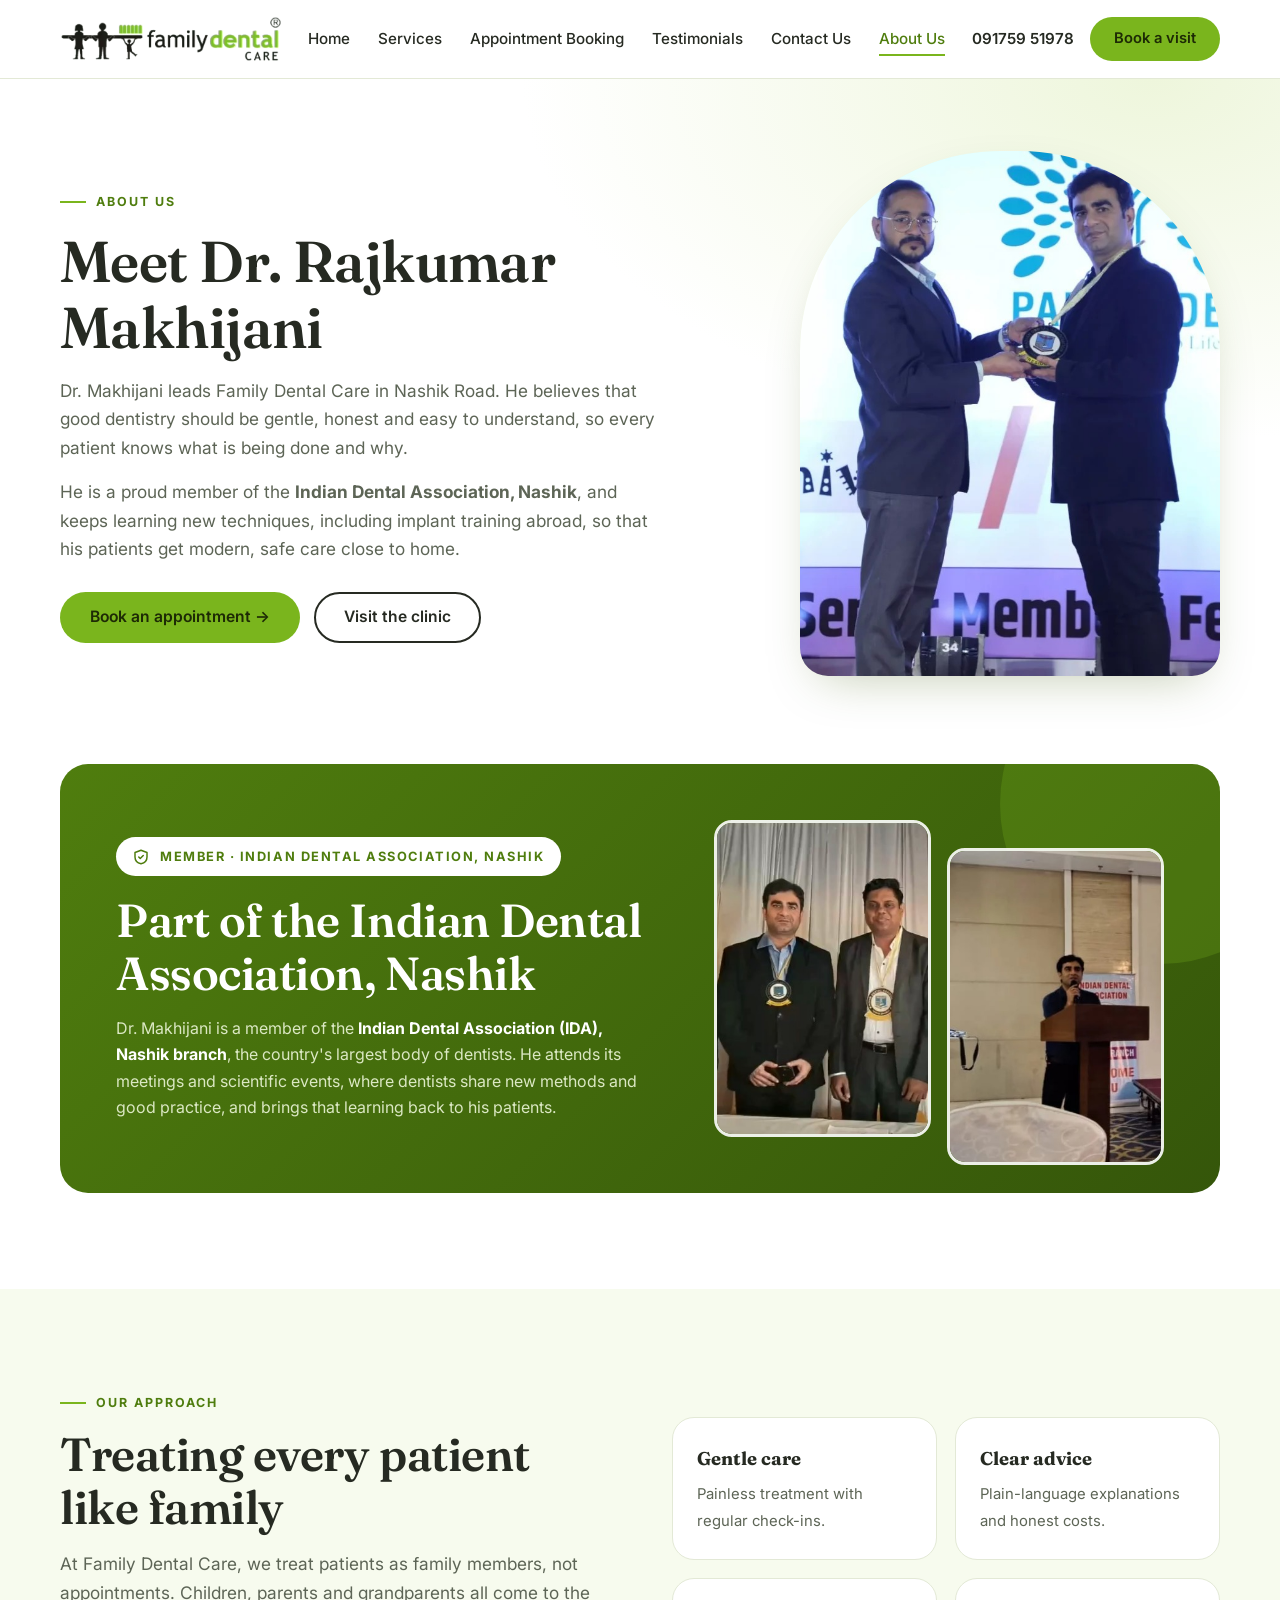
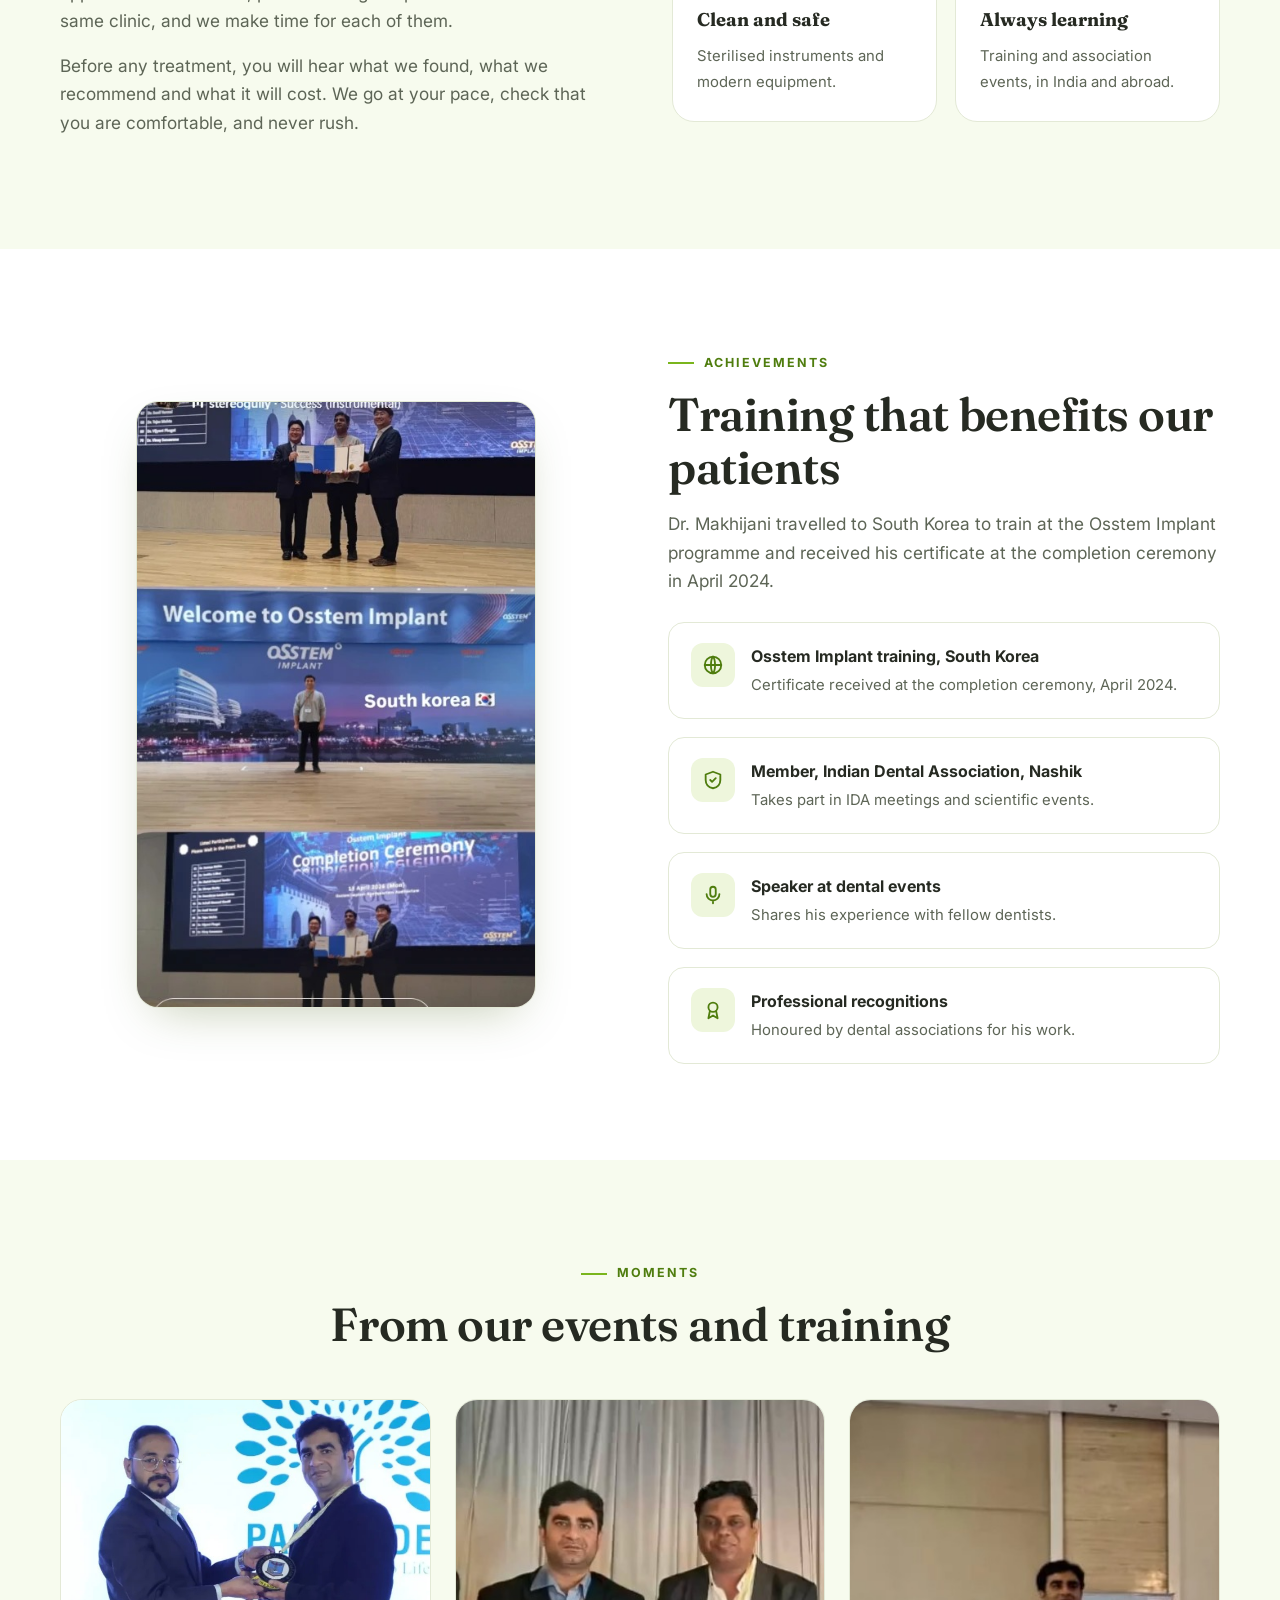
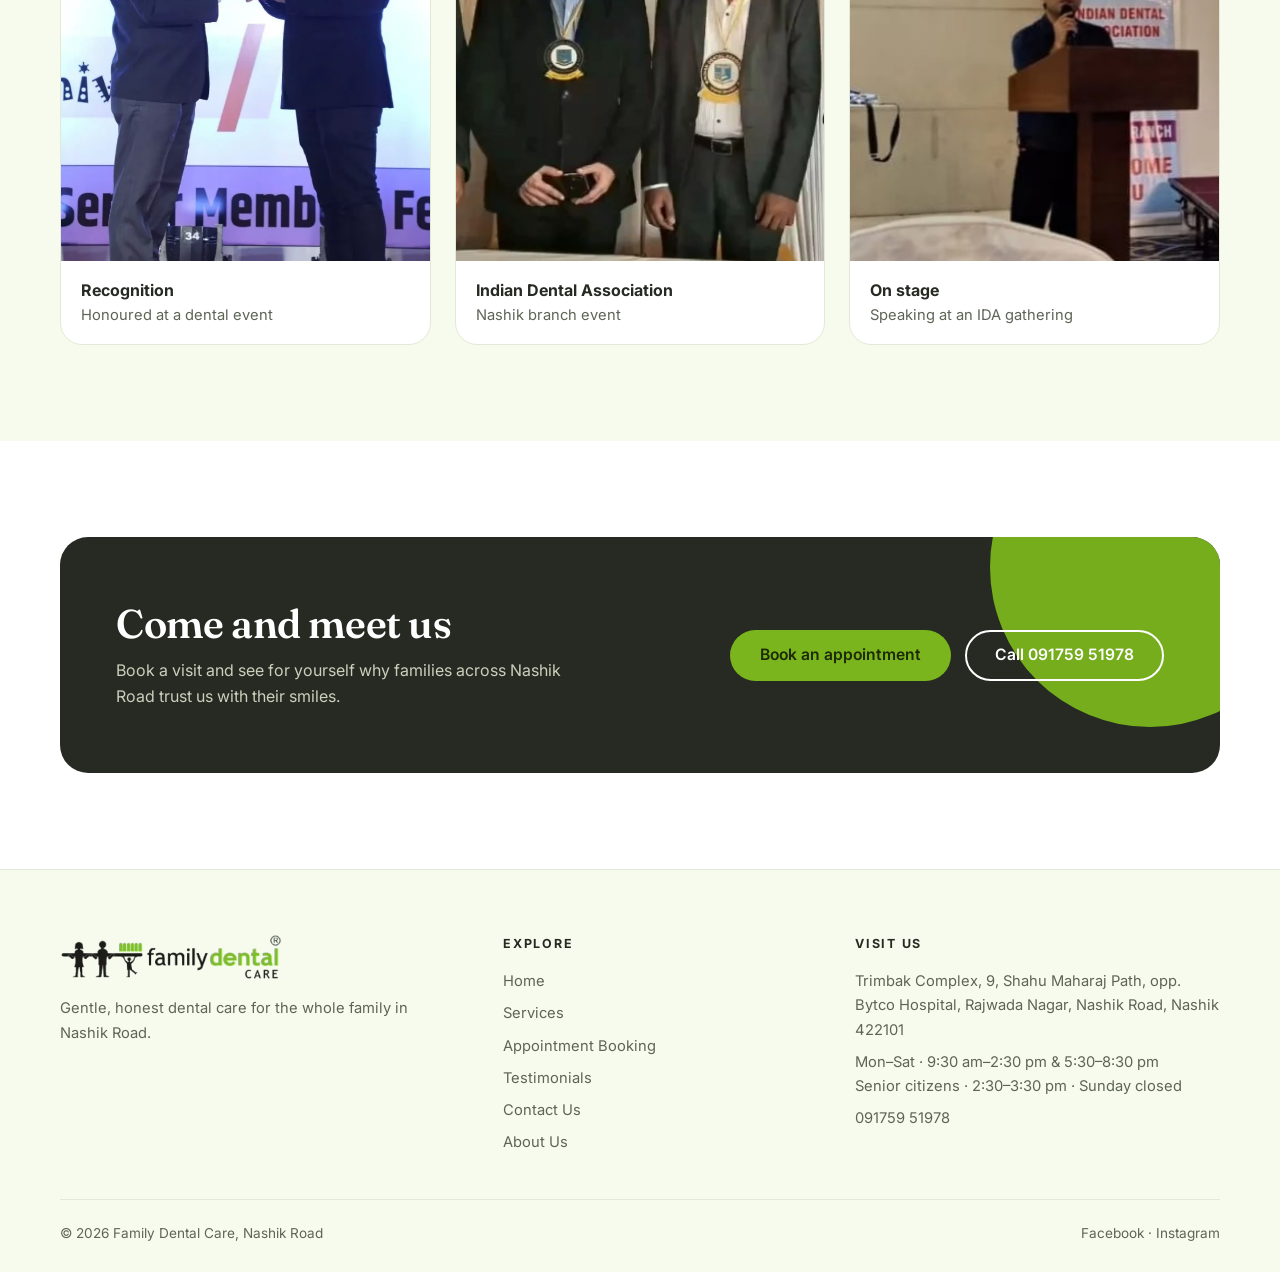
==== about.html @ 0eb4a784 "Add Family Dental Care Nashik website Six pages: Home, Services, Appointment Booking, Testimonials, " ====
<!doctype html>
<html lang="en">
<head>
<meta charset="utf-8">
<meta name="viewport" content="width=device-width, initial-scale=1">
<title>About Us · Dr. Rajkumar Makhijani · Family Dental Care, Nashik Road</title>
<meta name="description" content="Meet Dr. Rajkumar Makhijani of Family Dental Care, Nashik Road, a member of the Indian Dental Association, Nashik, with international implant training in South Korea.">
<link rel="icon" href="images/logo.png">
<link rel="preconnect" href="https://fonts.googleapis.com">
<link rel="preconnect" href="https://fonts.gstatic.com" crossorigin>
<link href="https://fonts.googleapis.com/css2?family=Fraunces:opsz,wght@9..144,500;9..144,600&family=Inter:wght@400;500;600;700&display=swap" rel="stylesheet">
<link rel="stylesheet" href="css/style.css">
<link rel="stylesheet" href="css/home.css">
<link rel="stylesheet" href="css/about.css">
</head>
<body>

<header class="site-header">
  <div class="wrap nav">
    <a href="index.html" class="brand" aria-label="Family Dental Care — home"><img src="images/logo.png" alt="Family Dental Care"></a>
    <nav class="site-nav" id="menu" aria-label="Main">
      <ul>
        <li><a href="index.html">Home</a></li>
        <li><a href="services.html">Services</a></li>
        <li><a href="appointment.html">Appointment Booking</a></li>
        <li><a href="testimonials.html">Testimonials</a></li>
        <li><a href="contact.html">Contact Us</a></li>
        <li><a href="about.html" aria-current="page">About Us</a></li>
      </ul>
    </nav>
    <div class="nav-cta">
      <a class="nav-phone" href="tel:+919175951978">091759 51978</a>
      <a class="btn btn-primary" href="appointment.html">Book a visit</a>
      <button class="burger" id="burger" aria-label="Menu" aria-expanded="false"><span></span><span></span><span></span></button>
    </div>
  </div>
</header>

<main>
  <!-- HERO -->
  <section class="a-hero">
    <div class="wrap a-grid">
      <div>
        <span class="eyebrow">About us</span>
        <h1>Meet Dr. Rajkumar Makhijani</h1>
        <p class="lead">Dr. Makhijani leads Family Dental Care in Nashik Road. He believes that good dentistry should be gentle, honest and easy to understand, so every patient knows what is being done and why.</p>
        <p class="lead">He is a proud member of the <strong>Indian Dental Association, Nashik</strong>, and keeps learning new techniques, including implant training abroad, so that his patients get modern, safe care close to home.</p>
        <div class="btn-row" style="margin-top:28px">
          <a class="btn btn-primary" href="appointment.html">Book an appointment →</a>
          <a class="btn btn-ghost" href="contact.html">Visit the clinic</a>
        </div>
      </div>
      <div class="a-photo"><img src="images/doctor-award.jpg" alt="Receiving a professional recognition at a dental event"></div>
    </div>
  </section>

  <!-- IDA -->
  <section class="ida">
    <div class="wrap">
      <div class="ida-box reveal">
        <div>
          <span class="badge"><svg viewBox="0 0 24 24" fill="none" stroke="currentColor" stroke-width="2" stroke-linecap="round" stroke-linejoin="round" aria-hidden="true"><path d="M12 3l8 3v6c0 4.5-3.2 8-8 9-4.8-1-8-4.5-8-9V6l8-3z"/><path d="M9 12l2 2 4-4"/></svg> Member · Indian Dental Association, Nashik</span>
          <h2>Part of the Indian Dental Association, Nashik</h2>
          <p>Dr. Makhijani is a member of the <strong>Indian Dental Association (IDA), Nashik branch</strong>, the country's largest body of dentists. He attends its meetings and scientific events, where dentists share new methods and good practice, and brings that learning back to his patients.</p>
        </div>
        <div class="ida-photos">
          <img src="images/doctor-ida.jpg" alt="Doctors wearing Indian Dental Association medals at an event" style="object-position:30% 25%">
          <img src="images/doctor-speaker.jpg" alt="Speaking at an Indian Dental Association event" style="object-position:50% 25%">
        </div>
      </div>
    </div>
  </section>

  <!-- STORY -->
  <section class="alt-bg">
    <div class="wrap story">
      <div class="reveal">
        <span class="eyebrow">Our approach</span>
        <h2>Treating every patient like family</h2>
        <p class="lead">At Family Dental Care, we treat patients as family members, not appointments. Children, parents and grandparents all come to the same clinic, and we make time for each of them.</p>
        <p class="lead">Before any treatment, you will hear what we found, what we recommend and what it will cost. We go at your pace, check that you are comfortable, and never rush.</p>
      </div>
      <div class="vals">
        <div class="val reveal"><b>Gentle care</b><span>Painless treatment with regular check-ins.</span></div>
        <div class="val reveal"><b>Clear advice</b><span>Plain-language explanations and honest costs.</span></div>
        <div class="val reveal"><b>Clean and safe</b><span>Sterilised instruments and modern equipment.</span></div>
        <div class="val reveal"><b>Always learning</b><span>Training and association events, in India and abroad.</span></div>
      </div>
    </div>
  </section>

  <!-- ACHIEVEMENTS -->
  <section>
    <div class="wrap ach-grid">
      <div class="ach-photo reveal"><img src="images/osstem-korea.jpg" alt="Osstem Implant training programme, South Korea, with the completion ceremony" loading="lazy"></div>
      <div class="reveal">
        <span class="eyebrow">Achievements</span>
        <h2>Training that benefits our patients</h2>
        <p class="lead">Dr. Makhijani travelled to South Korea to train at the Osstem Implant programme and received his certificate at the completion ceremony in April 2024.</p>
        <div class="timeline">
          <div class="tl"><div class="ic"><svg viewBox="0 0 24 24" fill="none" stroke="currentColor" stroke-width="2" stroke-linecap="round" stroke-linejoin="round" aria-hidden="true"><circle cx="12" cy="12" r="9"/><path d="M3 12h18M12 3c3 3.5 3 14.5 0 18M12 3c-3 3.5-3 14.5 0 18"/></svg></div><div><b>Osstem Implant training, South Korea</b><span>Certificate received at the completion ceremony, April 2024.</span></div></div>
          <div class="tl"><div class="ic"><svg viewBox="0 0 24 24" fill="none" stroke="currentColor" stroke-width="2" stroke-linecap="round" stroke-linejoin="round" aria-hidden="true"><path d="M12 3l8 3v6c0 4.5-3.2 8-8 9-4.8-1-8-4.5-8-9V6l8-3z"/><path d="M9 12l2 2 4-4"/></svg></div><div><b>Member, Indian Dental Association, Nashik</b><span>Takes part in IDA meetings and scientific events.</span></div></div>
          <div class="tl"><div class="ic"><svg viewBox="0 0 24 24" fill="none" stroke="currentColor" stroke-width="2" stroke-linecap="round" stroke-linejoin="round" aria-hidden="true"><rect x="9" y="3" width="6" height="11" rx="3"/><path d="M5 11a7 7 0 0 0 14 0M12 18v3"/></svg></div><div><b>Speaker at dental events</b><span>Shares his experience with fellow dentists.</span></div></div>
          <div class="tl"><div class="ic"><svg viewBox="0 0 24 24" fill="none" stroke="currentColor" stroke-width="2" stroke-linecap="round" stroke-linejoin="round" aria-hidden="true"><circle cx="12" cy="9" r="5"/><path d="M8.5 13.5L7 21l5-3 5 3-1.5-7.5"/></svg></div><div><b>Professional recognitions</b><span>Honoured by dental associations for his work.</span></div></div>
        </div>
      </div>
    </div>
  </section>

  <!-- GALLERY -->
  <section class="alt-bg">
    <div class="wrap">
      <div class="sec-head center reveal">
        <span class="eyebrow">Moments</span>
        <h2>From our events and training</h2>
      </div>
      <div class="gal">
        <figure class="reveal"><img src="images/doctor-award.jpg" alt="Receiving a recognition on stage" style="object-position:50% 20%" loading="lazy"><figcaption><b>Recognition</b>Honoured at a dental event</figcaption></figure>
        <figure class="reveal"><img src="images/doctor-ida.jpg" alt="Indian Dental Association event" style="object-position:30% 25%" loading="lazy"><figcaption><b>Indian Dental Association</b>Nashik branch event</figcaption></figure>
        <figure class="reveal"><img src="images/doctor-speaker.jpg" alt="Speaking at a dental association event" style="object-position:50% 25%" loading="lazy"><figcaption><b>On stage</b>Speaking at an IDA gathering</figcaption></figure>
      </div>
    </div>
  </section>

  <section class="cta" style="padding-top:96px">
    <div class="wrap">
      <div class="cta-box">
        <div>
          <h2>Come and meet us</h2>
          <p>Book a visit and see for yourself why families across Nashik Road trust us with their smiles.</p>
        </div>
        <div class="btn-row">
          <a class="btn btn-primary" href="appointment.html">Book an appointment</a>
          <a class="btn btn-ghost" href="tel:+919175951978">Call 091759 51978</a>
        </div>
      </div>
    </div>
  </section>
</main>

<footer class="site-footer">
  <div class="wrap">
    <div class="foot-grid">
      <div>
        <img src="images/logo.png" alt="Family Dental Care">
        <p>Gentle, honest dental care for the whole family in Nashik Road.</p>
      </div>
      <div>
        <h4>Explore</h4>
        <ul>
          <li><a href="index.html">Home</a></li>
          <li><a href="services.html">Services</a></li>
          <li><a href="appointment.html">Appointment Booking</a></li>
          <li><a href="testimonials.html">Testimonials</a></li>
          <li><a href="contact.html">Contact Us</a></li>
          <li><a href="about.html">About Us</a></li>
        </ul>
      </div>
      <div>
        <h4>Visit us</h4>
        <ul>
          <li>Trimbak Complex, 9, Shahu Maharaj Path, opp. Bytco Hospital, Rajwada Nagar, Nashik Road, Nashik 422101</li>
          <li>Mon–Sat · 9:30 am–2:30 pm &amp; 5:30–8:30 pm<br>Senior citizens · 2:30–3:30 pm · Sunday closed</li>
          <li><a href="tel:+919175951978">091759 51978</a></li>
        </ul>
      </div>
    </div>
    <div class="foot-bottom">
      <span>© <span id="yr">2026</span> Family Dental Care, Nashik Road</span>
      <span><a href="https://www.facebook.com/fdcnashik/" target="_blank" rel="noopener">Facebook</a> · <a href="https://www.instagram.com/drrajkumarmakhijani" target="_blank" rel="noopener">Instagram</a></span>
    </div>
  </div>
</footer>

<a class="btn btn-primary float-call" href="tel:+919175951978">Call to book · 091759 51978</a>
<script src="js/main.js"></script>
</body>
</html>
---- css/style.css ----
/* Family Dental Care — shared styles (all pages) */
:root{
  --green:#7ab51d;
  --green-dark:#4f7d0e;
  --green-soft:#eef6dc;
  --green-wash:#f7fbee;
  --ink:#262a22;
  --muted:#5d6556;
  --line:#e3e9d6;
  --white:#fff;
  --radius:22px;
  --shadow:0 18px 50px -20px rgba(60,90,10,.35);
}
*{box-sizing:border-box;margin:0;padding:0}
html{scroll-behavior:smooth}
body{font-family:Inter,system-ui,sans-serif;color:var(--ink);background:var(--white);line-height:1.65;-webkit-font-smoothing:antialiased}
img,svg{max-width:100%;display:block}
a{color:inherit;text-decoration:none}
h1,h2,h3{font-family:Fraunces,Georgia,serif;font-weight:600;line-height:1.15;letter-spacing:-.01em}
.wrap{width:min(1160px,100% - 48px);margin:0 auto}
section{padding:96px 0}
.eyebrow{font-size:.78rem;font-weight:700;letter-spacing:.16em;text-transform:uppercase;color:var(--green-dark);display:inline-flex;align-items:center;gap:10px}
.eyebrow::before{content:"";width:26px;height:2px;background:var(--green)}
h2{font-size:clamp(2rem,4vw,2.9rem);margin:14px 0 16px}
.lead{color:var(--muted);font-size:1.08rem;max-width:60ch}
.center{text-align:center}
.center .lead{margin-inline:auto}
.center .eyebrow{justify-content:center}
.sec-head{margin-bottom:48px}

/* buttons */
.btn{display:inline-flex;align-items:center;justify-content:center;gap:10px;padding:14px 28px;border-radius:999px;font-weight:600;font-size:.98rem;border:2px solid transparent;cursor:pointer;transition:.2s;font-family:inherit;line-height:1.2}
.btn-primary{background:var(--green);color:#1d2a05}
.btn-primary:hover{background:#6aa216;transform:translateY(-2px);box-shadow:0 10px 24px -10px rgba(90,140,10,.7)}
.btn-ghost{border-color:var(--ink);color:var(--ink);background:transparent}
.btn-ghost:hover{background:var(--ink);color:#fff}
.btn-dark{background:var(--ink);color:#fff}
.btn-dark:hover{background:#000}
.btn-row{display:flex;gap:14px;flex-wrap:wrap}

/* header */
.site-header{position:sticky;top:0;z-index:50;background:rgba(255,255,255,.94);backdrop-filter:blur(12px);border-bottom:1px solid var(--line)}
.nav{display:flex;align-items:center;justify-content:space-between;gap:24px;height:78px}
.brand img{height:46px;width:auto}
.site-nav ul{display:flex;gap:28px;list-style:none;font-size:.95rem;font-weight:500}
.site-nav a{white-space:nowrap;padding:6px 0;border-bottom:2px solid transparent;transition:.15s}
.site-nav a:hover{color:var(--green-dark)}
.site-nav a[aria-current="page"]{color:var(--green-dark);border-bottom-color:var(--green)}
.nav-cta{display:flex;align-items:center;gap:16px}
.nav-phone{font-weight:600;font-size:.95rem;white-space:nowrap}
.nav-cta .btn{padding:11px 22px;font-size:.92rem;white-space:nowrap}
.burger{display:none;background:none;border:0;width:44px;height:44px;cursor:pointer}
.burger span{display:block;width:24px;height:2px;background:var(--ink);margin:5px auto;transition:.2s}

/* footer */
.site-footer{background:var(--green-wash);border-top:1px solid var(--line);padding:64px 0 28px;font-size:.92rem;color:var(--muted)}
.foot-grid{display:grid;grid-template-columns:1.3fr 1fr 1.2fr;gap:48px}
.foot-grid img{height:46px;width:auto;margin-bottom:16px}
.foot-grid h4{font-size:.78rem;letter-spacing:.14em;text-transform:uppercase;color:var(--ink);margin-bottom:14px}
.foot-grid ul{list-style:none;display:grid;gap:8px}
.foot-grid a:hover{color:var(--green-dark)}
.foot-bottom{border-top:1px solid var(--line);margin-top:44px;padding-top:22px;font-size:.85rem;display:flex;justify-content:space-between;gap:12px;flex-wrap:wrap}
.float-call{display:none}

/* reveal */
.reveal{opacity:0;transform:translateY(24px);transition:opacity .7s,transform .7s}
.reveal.in{opacity:1;transform:none}

@media(max-width:1240px){
  .nav-phone{display:none}
  .site-nav ul{gap:22px}
}
@media(max-width:1060px){
  section{padding:68px 0}
  .site-nav{position:absolute;top:78px;left:0;right:0;background:#fff;border-bottom:1px solid var(--line);display:none}
  .site-nav.open{display:block}
  .site-nav ul{flex-direction:column;gap:0;padding:8px 24px 20px}
  .site-nav li a{display:block;padding:15px 0;border-bottom:1px solid var(--line)}
  .site-nav a[aria-current="page"]{border-bottom-color:var(--line)}
  .burger{display:block}
  .nav-cta .btn{display:none}
  .foot-grid{grid-template-columns:1fr;gap:34px}
  .float-call{display:flex;position:fixed;bottom:16px;left:16px;right:16px;z-index:60;box-shadow:0 14px 30px -10px rgba(0,0,0,.45)}
  .site-footer{padding-bottom:90px}
}
@media(prefers-reduced-motion:reduce){.reveal{opacity:1;transform:none}html{scroll-behavior:auto}}
---- css/home.css ----
/* Home page */
.hero{padding:72px 0 96px;background:radial-gradient(900px 520px at 88% 0,var(--green-soft),transparent 70%),var(--white);overflow:hidden}
.hero-grid{display:grid;grid-template-columns:1.1fr .9fr;gap:64px;align-items:center}
.pin{display:inline-flex;gap:8px;align-items:center;background:var(--green-soft);color:var(--green-dark);padding:8px 16px;border-radius:999px;font-size:.84rem;font-weight:600}
.hero h1{font-size:clamp(2.5rem,5.4vw,4.3rem);margin:24px 0}
.hero h1 em{font-style:normal;color:var(--green)}
.hero .lead{margin-bottom:34px}
.hero-photo{position:relative;max-width:440px;margin-left:auto;width:100%}
.hero-photo .frame{border-radius:220px 220px 28px 28px;overflow:hidden;box-shadow:var(--shadow);aspect-ratio:4/5;background:var(--green-soft)}
.hero-photo img{width:100%;height:100%;object-fit:cover;object-position:50% 20%}
.chip{position:absolute;left:-28px;bottom:48px;background:#fff;border-radius:16px;padding:14px 18px;box-shadow:0 14px 34px -12px rgba(30,50,0,.35);font-size:.85rem;color:var(--muted)}
.chip b{display:block;font-size:1rem;color:var(--ink)}

/* info strip */
.strip{padding:0;margin-top:-34px;position:relative;z-index:2}
.strip-grid{display:grid;grid-template-columns:repeat(3,1fr);background:#fff;border:1px solid var(--line);border-radius:var(--radius);box-shadow:var(--shadow)}
.strip-item{padding:28px 30px;display:flex;gap:16px;align-items:flex-start}
.strip-item + .strip-item{border-left:1px solid var(--line)}
.ic{width:44px;height:44px;border-radius:12px;background:var(--green-soft);color:var(--green-dark);display:grid;place-items:center;flex:none}
.ic svg{width:22px;height:22px}
.strip-item b{display:block;font-size:.76rem;letter-spacing:.12em;text-transform:uppercase;color:var(--muted);margin-bottom:4px}
.strip-item span{font-size:.96rem}

/* service categories */
.cat-grid{display:grid;grid-template-columns:repeat(3,1fr);gap:24px}
.cat{border:1px solid var(--line);border-radius:var(--radius);padding:34px 30px;background:#fff;transition:.25s;display:flex;flex-direction:column}
.cat:hover{transform:translateY(-6px);box-shadow:var(--shadow);border-color:var(--green)}
.cat .num{font-family:Fraunces,serif;color:var(--green);font-weight:600}
.cat h3{font-size:1.45rem;margin:8px 0 12px}
.cat p{color:var(--muted);font-size:.95rem;margin-bottom:18px}
.cat ul{list-style:none;display:grid;gap:8px;font-size:.93rem;margin-bottom:24px}
.cat li{display:flex;gap:10px;align-items:center}
.cat li::before{content:"";width:7px;height:7px;border-radius:50%;background:var(--green);flex:none}
.cat a{margin-top:auto;font-weight:600;color:var(--green-dark)}
.cat a:hover{text-decoration:underline}

/* promise */
.promise{background:var(--green-wash)}
.p-grid{display:grid;grid-template-columns:repeat(4,1fr);gap:24px}
.p-card{padding:30px 26px;border-radius:var(--radius);background:#fff;border:1px solid var(--line)}
.p-card .ic{background:var(--green);color:#1d2a05;width:50px;height:50px;border-radius:14px;margin-bottom:20px}
.p-card h3{font-size:1.2rem;margin-bottom:10px}
.p-card p{font-size:.93rem;color:var(--muted)}

/* doctor teaser */
.doc-grid{display:grid;grid-template-columns:.85fr 1.15fr;gap:72px;align-items:center}
.doc-photo{border-radius:var(--radius);overflow:hidden;box-shadow:var(--shadow);aspect-ratio:1/1.05}
.doc-photo img{width:100%;height:100%;object-fit:cover}
.doc-grid .lead{margin-bottom:16px}
.doc-grid .btn-row{margin-top:28px}
.ach{display:flex;gap:10px;flex-wrap:wrap;margin-top:6px}
.ach span{background:var(--green-soft);color:#35560a;font-size:.84rem;font-weight:600;padding:8px 14px;border-radius:999px}

/* CTA band */
.cta{padding:0 0 96px}
.cta-box{background:var(--ink);color:#fff;border-radius:28px;padding:64px 56px;display:flex;justify-content:space-between;align-items:center;gap:32px;flex-wrap:wrap;position:relative;overflow:hidden}
.cta-box::before{content:"";position:absolute;width:320px;height:320px;border-radius:50%;background:var(--green);right:-90px;top:-130px;opacity:.95}
.cta-box > *{position:relative}
.cta-box h2{color:#fff;margin:0 0 10px;font-size:clamp(1.8rem,3.4vw,2.5rem)}
.cta-box p{color:#c9d1bd;max-width:46ch}
.cta-box .btn-ghost{border-color:#fff;color:#fff}
.cta-box .btn-ghost:hover{background:#fff;color:var(--ink)}

@media(max-width:960px){
  .hero-grid,.doc-grid{grid-template-columns:1fr;gap:48px}
  .hero-photo{margin:0 auto;max-width:380px}
  .chip{left:-8px}
  .strip-grid,.cat-grid{grid-template-columns:1fr}
  .strip-item + .strip-item{border-left:0;border-top:1px solid var(--line)}
  .p-grid{grid-template-columns:1fr 1fr}
  .doc-photo{max-width:460px}
  .cta-box{padding:44px 30px}
}
@media(max-width:600px){
  .p-grid{grid-template-columns:1fr}
  .hero{padding:48px 0 80px}
}
---- css/about.css ----
/* About page */
.a-hero{padding:72px 0 88px;background:radial-gradient(900px 520px at 90% 0,var(--green-soft),transparent 70%),var(--white)}
.a-grid{display:grid;grid-template-columns:1.1fr .9fr;gap:64px;align-items:center}
.a-hero h1{font-size:clamp(2.3rem,5vw,3.6rem);margin:16px 0}
.a-hero .lead{margin-bottom:16px}
.a-photo{border-radius:200px 200px 28px 28px;overflow:hidden;box-shadow:var(--shadow);aspect-ratio:4/5;max-width:420px;margin-left:auto;width:100%;background:var(--green-soft)}
.a-photo img{width:100%;height:100%;object-fit:cover;object-position:50% 20%}

/* IDA highlight */
.ida{padding:0 0 96px}
.ida-box{background:linear-gradient(135deg,var(--green-dark),#35560a);color:#fff;border-radius:28px;padding:56px;display:grid;grid-template-columns:1.1fr .9fr;gap:48px;align-items:center;position:relative;overflow:hidden}
.ida-box::before{content:"";position:absolute;width:320px;height:320px;border-radius:50%;background:var(--green);opacity:.25;right:-100px;top:-120px}
.ida-box > *{position:relative}
.badge{display:inline-flex;align-items:center;gap:10px;background:#fff;color:var(--green-dark);font-weight:700;font-size:.8rem;letter-spacing:.12em;text-transform:uppercase;padding:9px 16px;border-radius:999px}
.badge svg{width:18px;height:18px}
.ida-box h2{color:#fff;margin:18px 0 14px}
.ida-box p{color:#dbe8c3;max-width:54ch}
.ida-box strong{color:#fff}
.ida-photos{display:grid;grid-template-columns:1fr 1fr;gap:16px}
.ida-photos img{width:100%;height:100%;object-fit:cover;border-radius:18px;aspect-ratio:3/4;border:3px solid rgba(255,255,255,.9)}
.ida-photos img:nth-child(2){margin-top:28px}

/* story + values */
.story{display:grid;grid-template-columns:1fr 1fr;gap:64px;align-items:center}
.story .lead{margin-bottom:16px}
.vals{display:grid;grid-template-columns:repeat(2,1fr);gap:18px}
.val{background:#fff;border:1px solid var(--line);border-radius:var(--radius);padding:26px 24px}
.val b{font-family:Fraunces,Georgia,serif;font-size:1.15rem;display:block;margin-bottom:6px}
.val span{color:var(--muted);font-size:.93rem}
.alt-bg{background:var(--green-wash)}

/* achievements */
.ach-grid{display:grid;grid-template-columns:1fr 1fr;gap:56px;align-items:center}
.ach-photo{border-radius:var(--radius);overflow:hidden;box-shadow:var(--shadow);max-width:400px;margin:0 auto;border:1px solid var(--line);background:#fff}
.ach-photo img{width:100%;display:block}
.timeline{display:grid;gap:18px;margin-top:26px}
.tl{display:flex;gap:16px;align-items:flex-start;background:#fff;border:1px solid var(--line);border-radius:16px;padding:20px 22px}
.tl .ic{width:44px;height:44px;border-radius:12px;background:var(--green-soft);color:var(--green-dark);display:grid;place-items:center;flex:none}
.tl .ic svg{width:22px;height:22px}
.tl b{display:block;margin-bottom:2px}
.tl span{color:var(--muted);font-size:.93rem}

/* gallery */
.gal{display:grid;grid-template-columns:repeat(3,1fr);gap:24px}
.gal figure{border-radius:var(--radius);overflow:hidden;background:#fff;border:1px solid var(--line);transition:.25s}
.gal figure:hover{transform:translateY(-6px);box-shadow:var(--shadow)}
.gal img{width:100%;aspect-ratio:4/5;object-fit:cover;display:block}
.gal figcaption{padding:16px 20px;font-size:.92rem;color:var(--muted)}
.gal figcaption b{display:block;color:var(--ink);font-size:1rem}

@media(max-width:960px){
  .a-grid,.story,.ach-grid,.ida-box{grid-template-columns:1fr;gap:40px}
  .a-photo{margin:0 auto;max-width:360px}
  .ida-box{padding:36px 26px}
  .gal{grid-template-columns:1fr 1fr}
}
@media(max-width:600px){
  .vals,.gal{grid-template-columns:1fr}
}
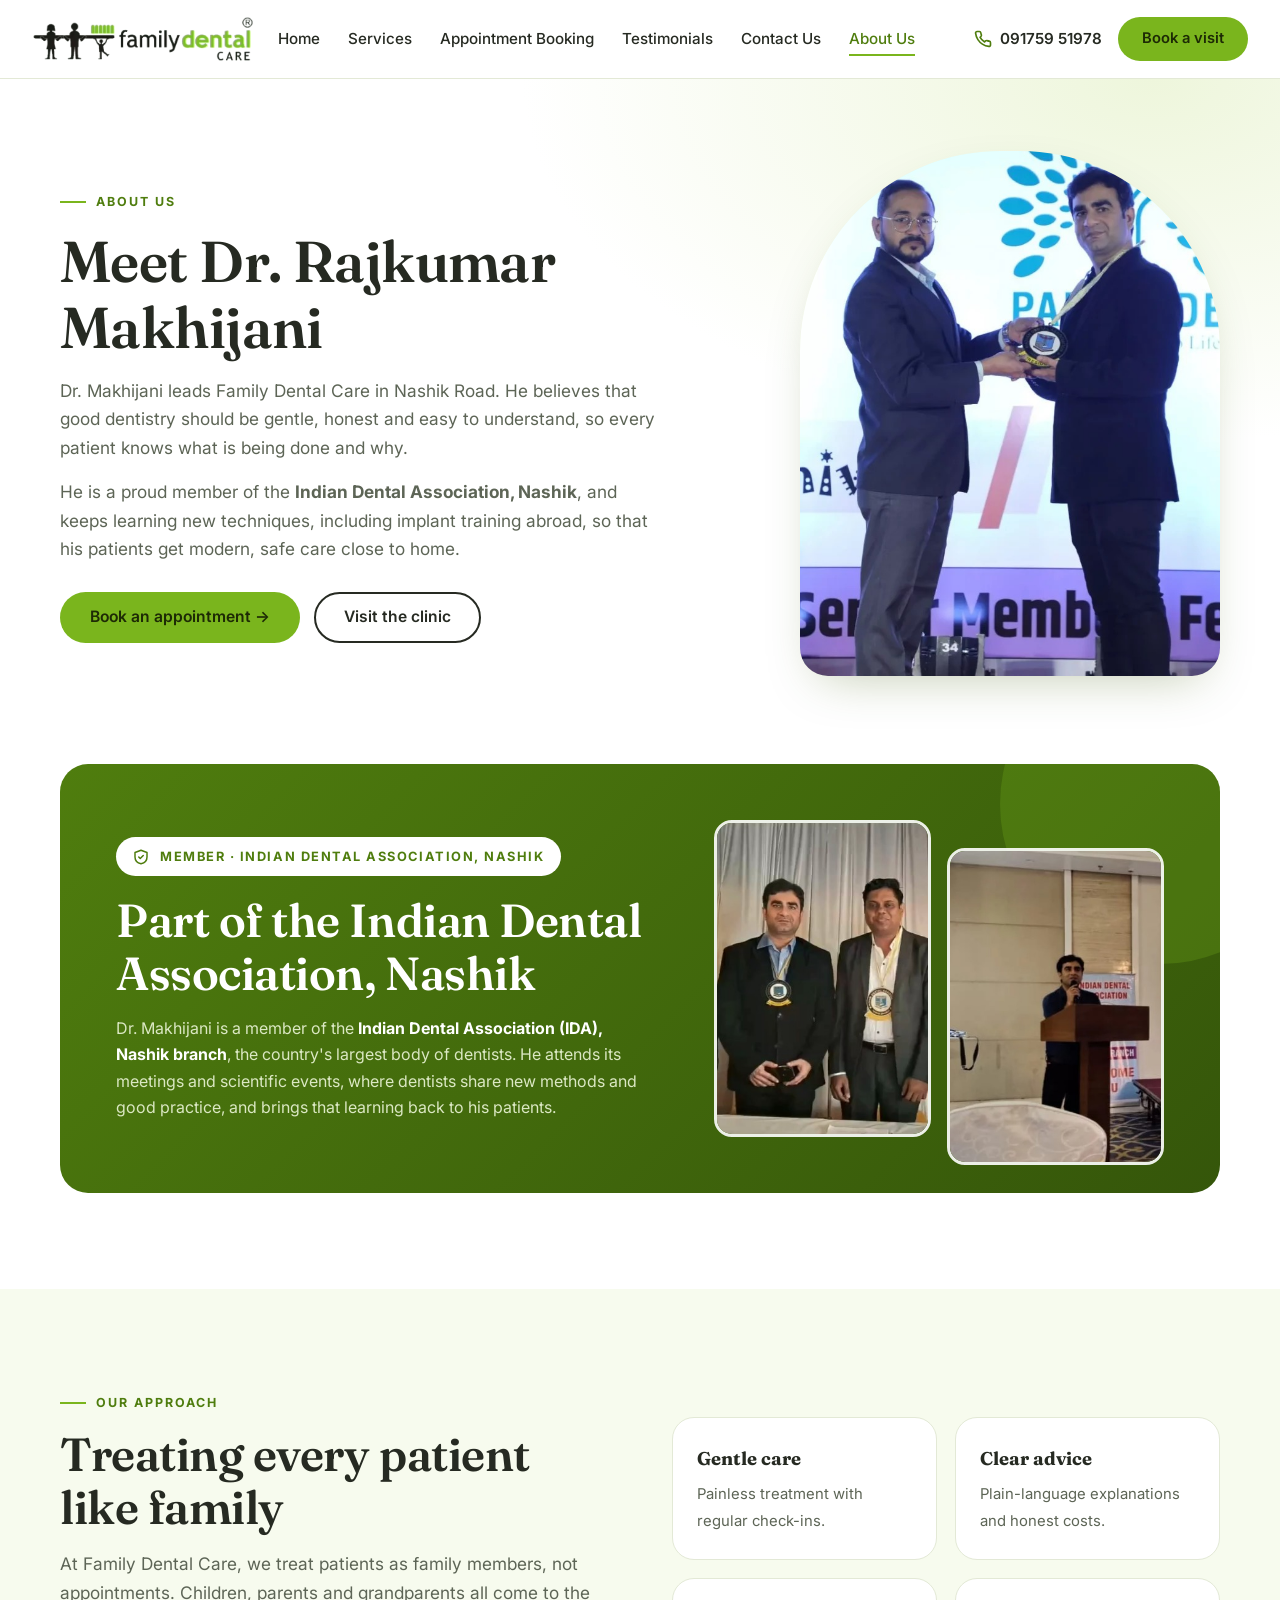
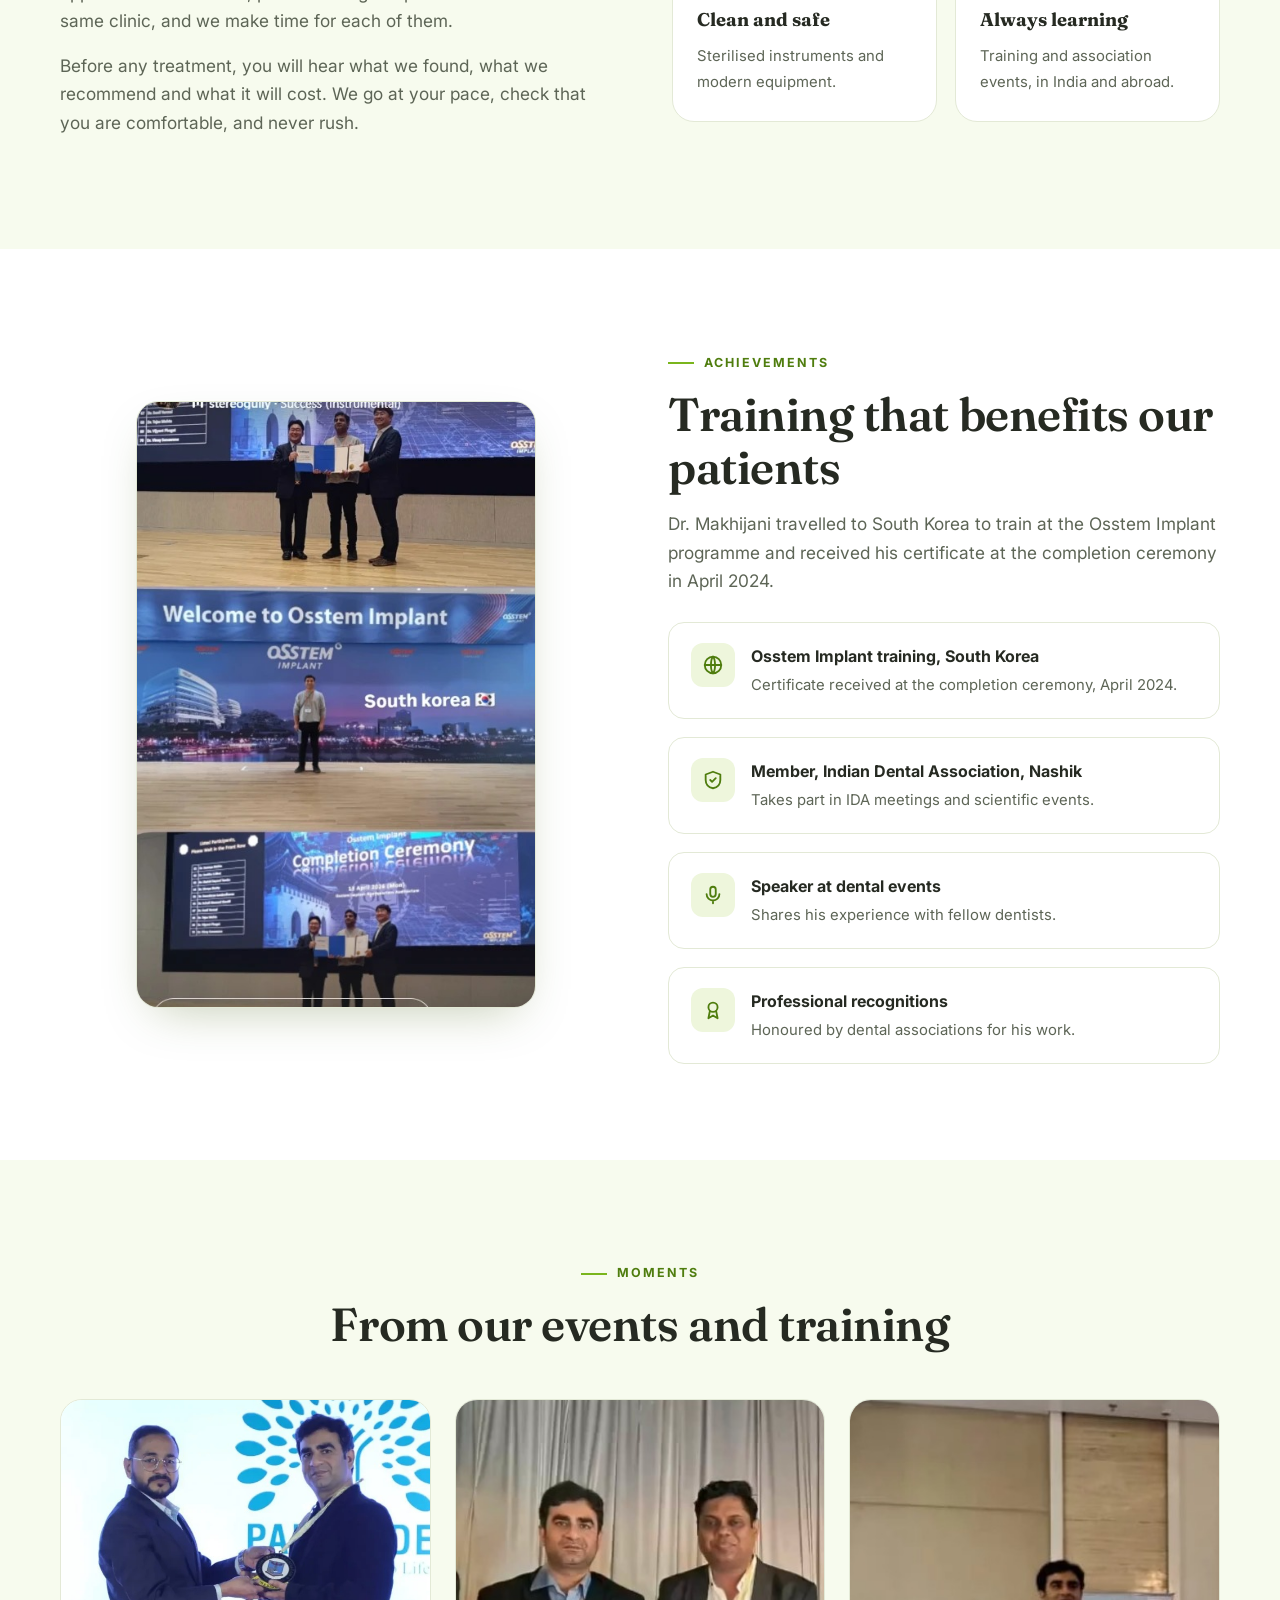
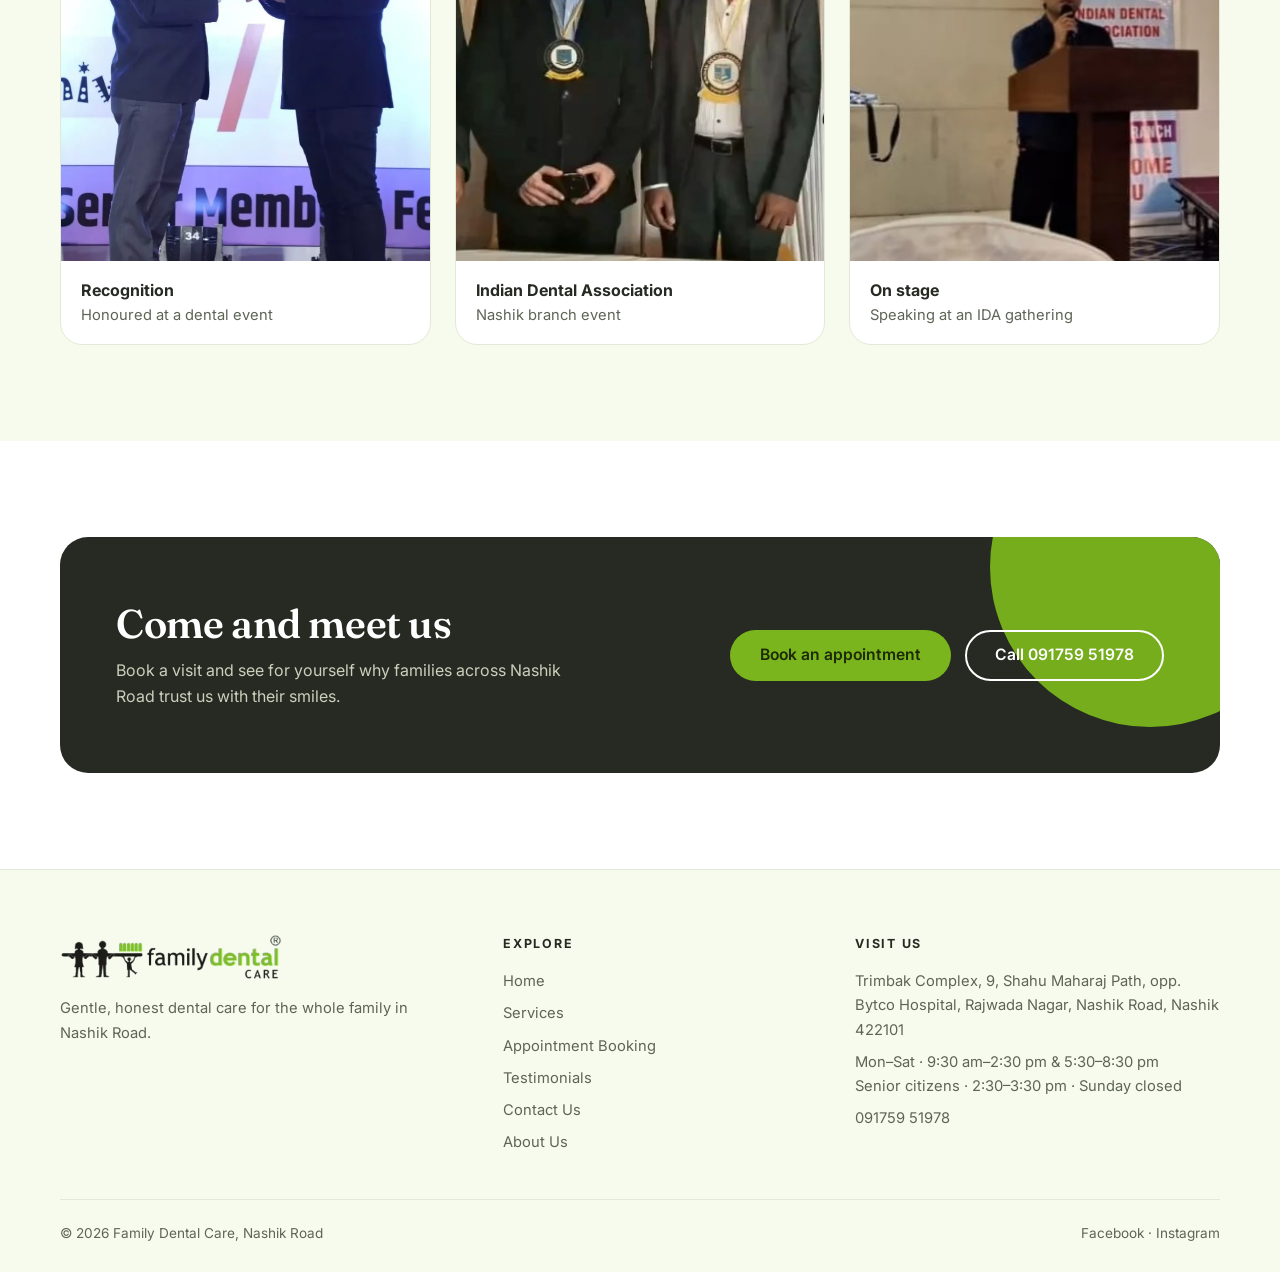
==== commit c5157d5f: "Header: move phone and Book button to far right, add call icon Co-Authored-By: Claude Sonnet 5.5 <no" ====
--- a/about.html
+++ b/about.html
@@ -29,7 +29,7 @@
       </ul>
     </nav>
     <div class="nav-cta">
-      <a class="nav-phone" href="tel:+919175951978">091759 51978</a>
+      <a class="nav-phone" href="tel:+919175951978"><svg width="18" height="18" viewBox="0 0 24 24" fill="none" stroke="currentColor" stroke-width="2.2" stroke-linecap="round" stroke-linejoin="round" aria-hidden="true"><path d="M22 16.9v3a2 2 0 0 1-2.2 2 19.8 19.8 0 0 1-8.6-3.1 19.5 19.5 0 0 1-6-6A19.8 19.8 0 0 1 2.1 4.2 2 2 0 0 1 4.1 2h3a2 2 0 0 1 2 1.7c.1 1 .4 1.9.7 2.8a2 2 0 0 1-.5 2.1L8.1 9.9a16 16 0 0 0 6 6l1.3-1.3a2 2 0 0 1 2.1-.4c.9.3 1.8.6 2.8.7a2 2 0 0 1 1.7 2z"/></svg>091759 51978</a>
       <a class="btn btn-primary" href="appointment.html">Book a visit</a>
       <button class="burger" id="burger" aria-label="Menu" aria-expanded="false"><span></span><span></span><span></span></button>
     </div>
--- a/css/style.css
+++ b/css/style.css
@@ -40,14 +40,16 @@
 
 /* header */
 .site-header{position:sticky;top:0;z-index:50;background:rgba(255,255,255,.94);backdrop-filter:blur(12px);border-bottom:1px solid var(--line)}
+.site-header .wrap.nav{width:calc(100% - 64px);max-width:1800px}
 .nav{display:flex;align-items:center;justify-content:space-between;gap:24px;height:78px}
 .brand img{height:46px;width:auto}
 .site-nav ul{display:flex;gap:28px;list-style:none;font-size:.95rem;font-weight:500}
 .site-nav a{white-space:nowrap;padding:6px 0;border-bottom:2px solid transparent;transition:.15s}
 .site-nav a:hover{color:var(--green-dark)}
 .site-nav a[aria-current="page"]{color:var(--green-dark);border-bottom-color:var(--green)}
-.nav-cta{display:flex;align-items:center;gap:16px}
-.nav-phone{font-weight:600;font-size:.95rem;white-space:nowrap}
+.nav-cta{display:flex;align-items:center;gap:16px;margin-left:auto}
+.nav-phone{font-weight:600;font-size:.95rem;white-space:nowrap;display:inline-flex;align-items:center;gap:8px}
+.nav-phone svg{color:var(--green-dark)}
 .nav-cta .btn{padding:11px 22px;font-size:.92rem;white-space:nowrap}
 .burger{display:none;background:none;border:0;width:44px;height:44px;cursor:pointer}
 .burger span{display:block;width:24px;height:2px;background:var(--ink);margin:5px auto;transition:.2s}
@@ -66,7 +68,7 @@
 .reveal{opacity:0;transform:translateY(24px);transition:opacity .7s,transform .7s}
 .reveal.in{opacity:1;transform:none}
 
-@media(max-width:1240px){
+@media(max-width:1180px){
   .nav-phone{display:none}
   .site-nav ul{gap:22px}
 }
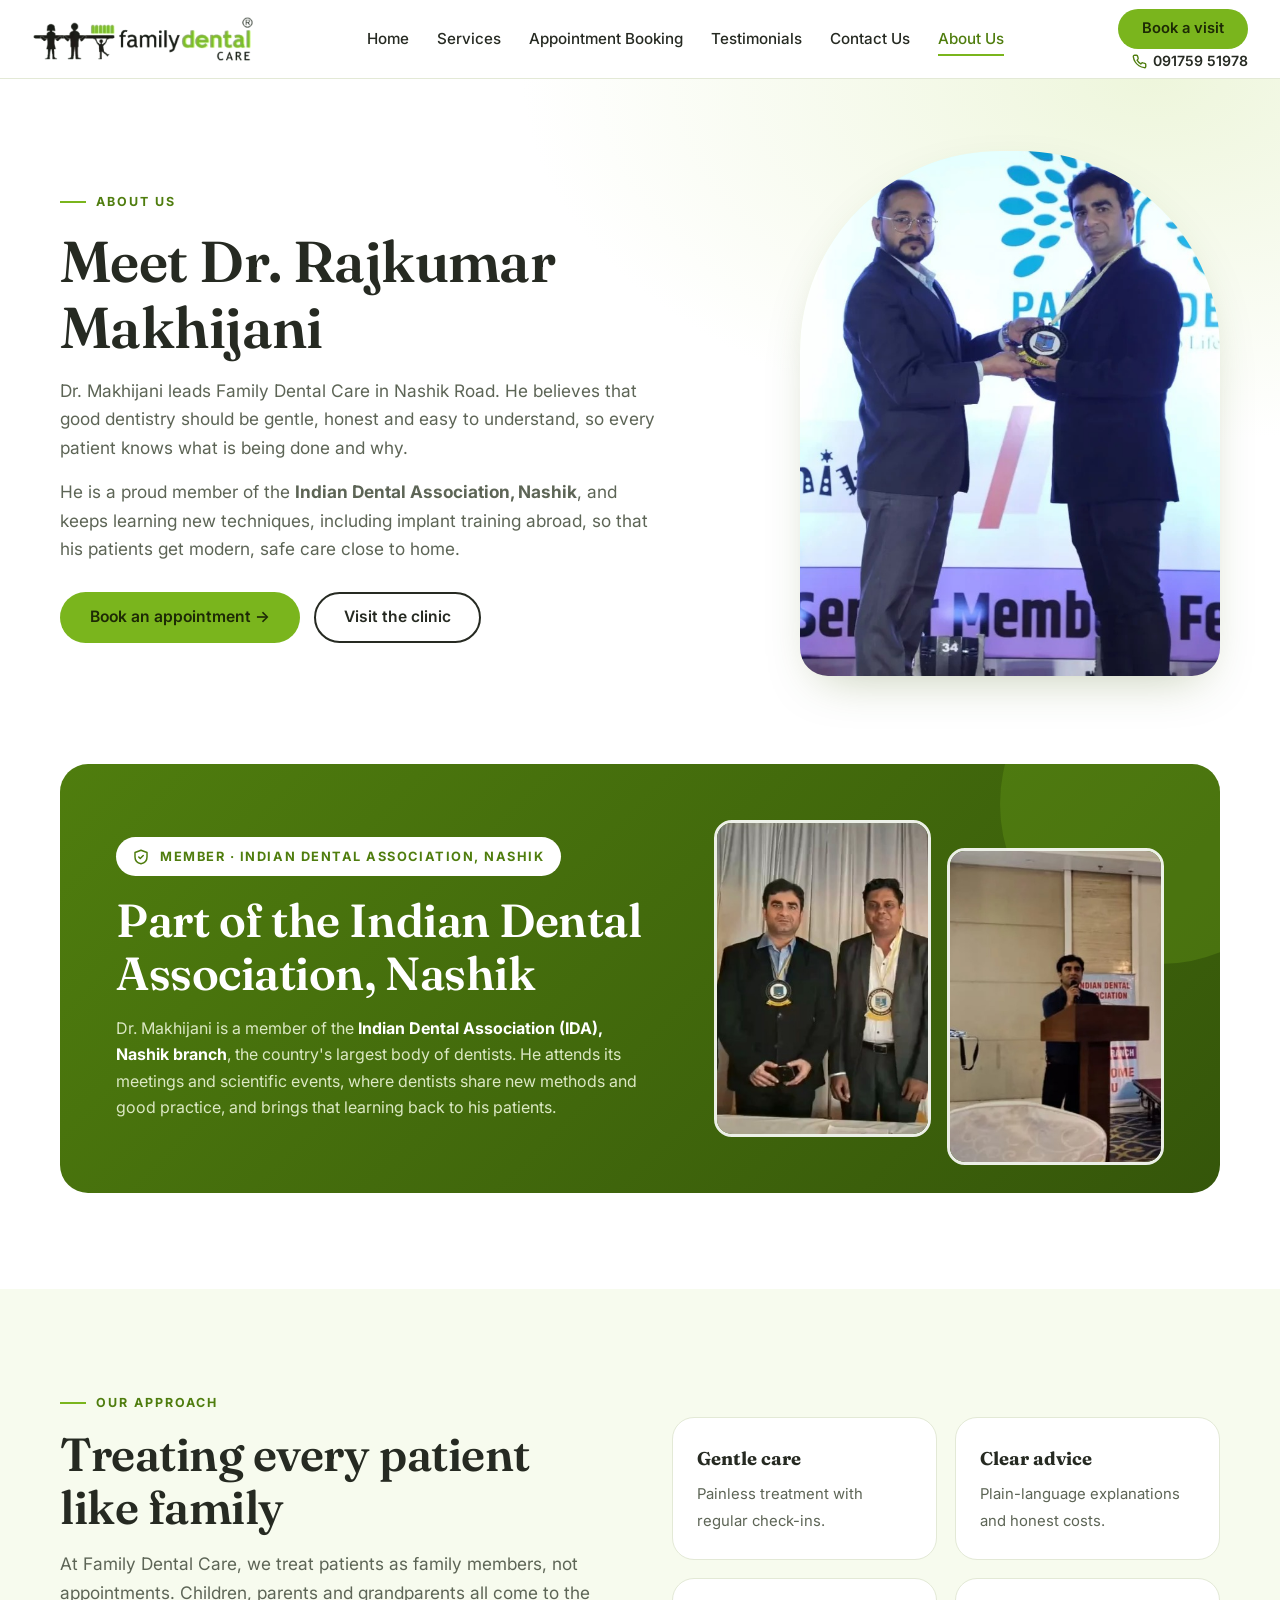
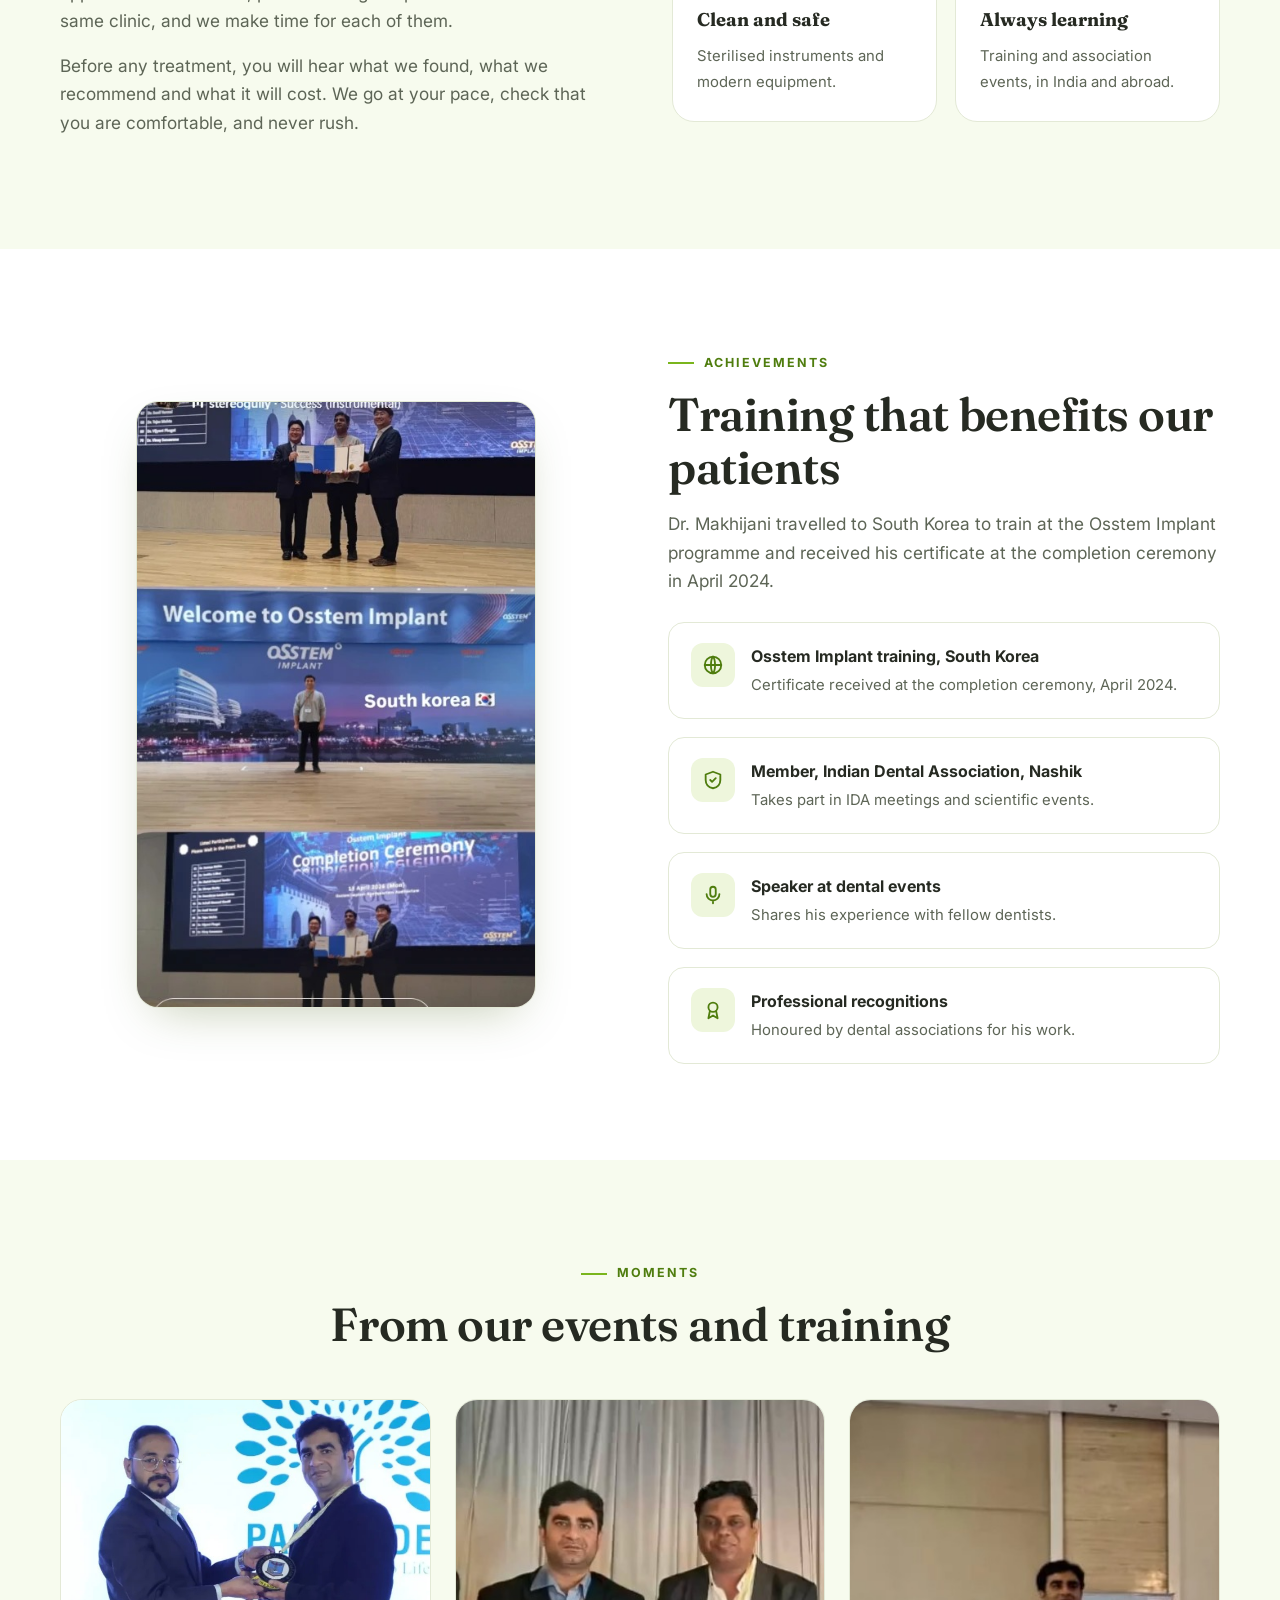
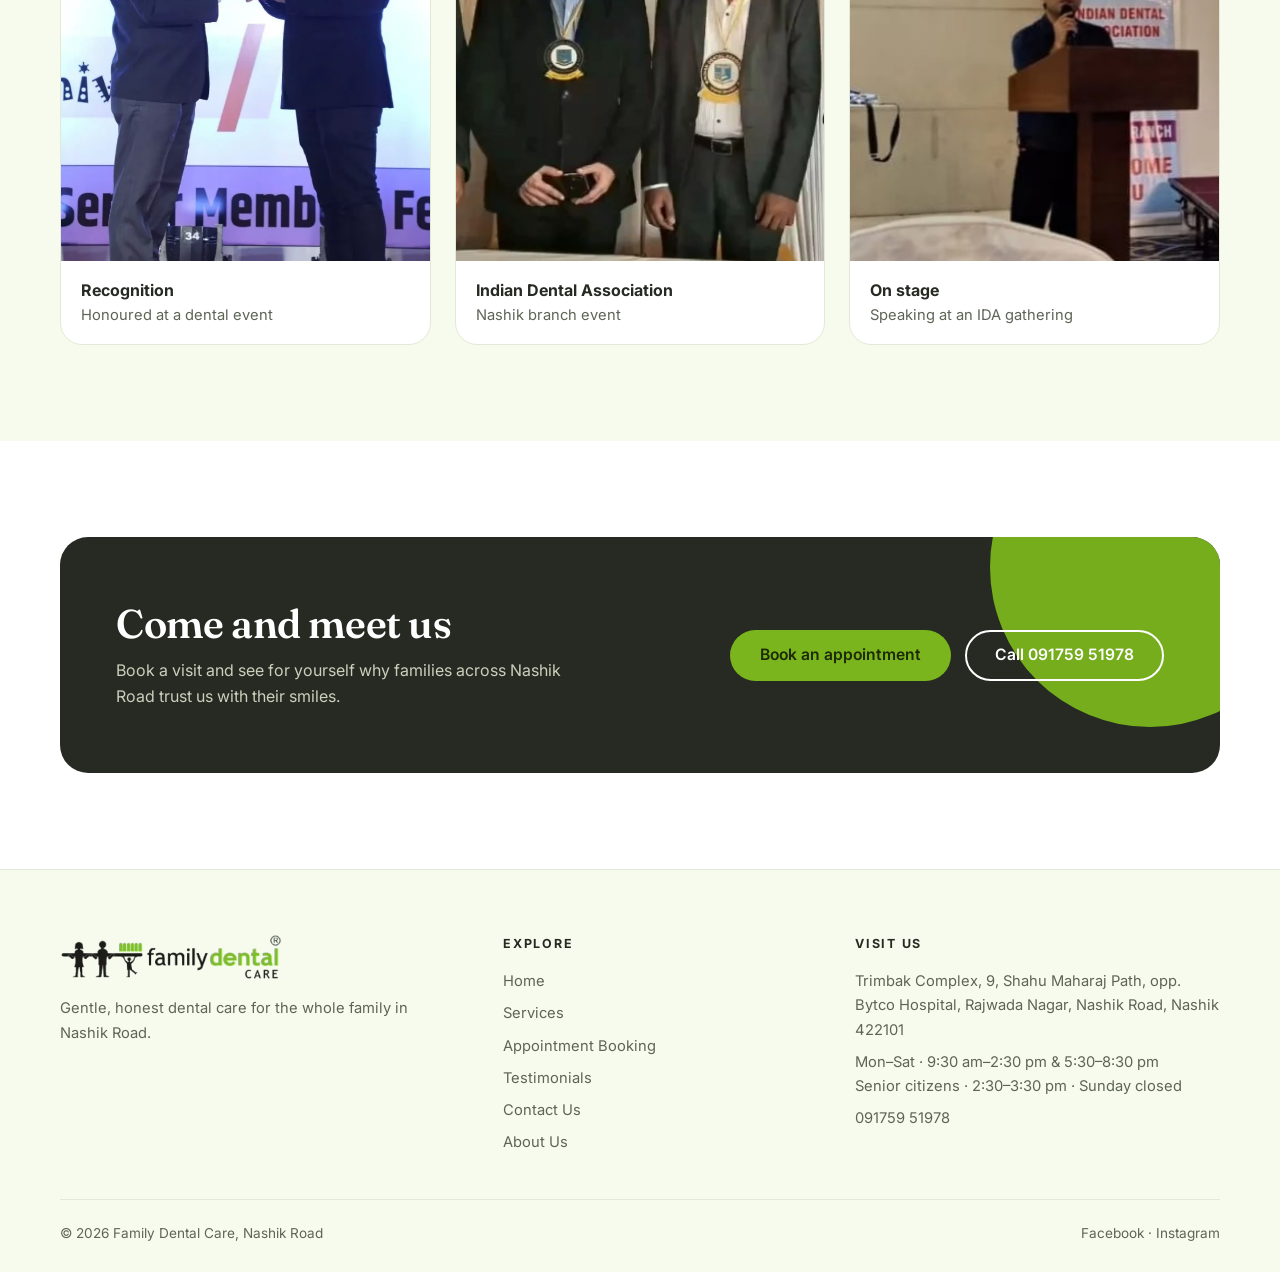
==== commit 7e4e7593: "Header: Book button far right with phone below, centred menu, cache-busted assets Co-Authored-By: Cl" ====
--- a/about.html
+++ b/about.html
@@ -9,9 +9,9 @@
 <link rel="preconnect" href="https://fonts.googleapis.com">
 <link rel="preconnect" href="https://fonts.gstatic.com" crossorigin>
 <link href="https://fonts.googleapis.com/css2?family=Fraunces:opsz,wght@9..144,500;9..144,600&family=Inter:wght@400;500;600;700&display=swap" rel="stylesheet">
-<link rel="stylesheet" href="css/style.css">
-<link rel="stylesheet" href="css/home.css">
-<link rel="stylesheet" href="css/about.css">
+<link rel="stylesheet" href="css/style.css?v=3">
+<link rel="stylesheet" href="css/home.css?v=3">
+<link rel="stylesheet" href="css/about.css?v=3">
 </head>
 <body>
 
@@ -29,8 +29,8 @@
       </ul>
     </nav>
     <div class="nav-cta">
+      <a class="btn btn-primary" href="appointment.html">Book a visit</a>
       <a class="nav-phone" href="tel:+919175951978"><svg width="18" height="18" viewBox="0 0 24 24" fill="none" stroke="currentColor" stroke-width="2.2" stroke-linecap="round" stroke-linejoin="round" aria-hidden="true"><path d="M22 16.9v3a2 2 0 0 1-2.2 2 19.8 19.8 0 0 1-8.6-3.1 19.5 19.5 0 0 1-6-6A19.8 19.8 0 0 1 2.1 4.2 2 2 0 0 1 4.1 2h3a2 2 0 0 1 2 1.7c.1 1 .4 1.9.7 2.8a2 2 0 0 1-.5 2.1L8.1 9.9a16 16 0 0 0 6 6l1.3-1.3a2 2 0 0 1 2.1-.4c.9.3 1.8.6 2.8.7a2 2 0 0 1 1.7 2z"/></svg>091759 51978</a>
-      <a class="btn btn-primary" href="appointment.html">Book a visit</a>
       <button class="burger" id="burger" aria-label="Menu" aria-expanded="false"><span></span><span></span><span></span></button>
     </div>
   </div>
@@ -173,6 +173,6 @@
 </footer>
 
 <a class="btn btn-primary float-call" href="tel:+919175951978">Call to book · 091759 51978</a>
-<script src="js/main.js"></script>
+<script src="js/main.js?v=3"></script>
 </body>
 </html>
--- a/css/style.css
+++ b/css/style.css
@@ -43,14 +43,15 @@
 .site-header .wrap.nav{width:calc(100% - 64px);max-width:1800px}
 .nav{display:flex;align-items:center;justify-content:space-between;gap:24px;height:78px}
 .brand img{height:46px;width:auto}
-.site-nav ul{display:flex;gap:28px;list-style:none;font-size:.95rem;font-weight:500}
+.site-nav{flex:1}
+.site-nav ul{justify-content:center;display:flex;gap:28px;list-style:none;font-size:.95rem;font-weight:500}
 .site-nav a{white-space:nowrap;padding:6px 0;border-bottom:2px solid transparent;transition:.15s}
 .site-nav a:hover{color:var(--green-dark)}
 .site-nav a[aria-current="page"]{color:var(--green-dark);border-bottom-color:var(--green)}
-.nav-cta{display:flex;align-items:center;gap:16px;margin-left:auto}
-.nav-phone{font-weight:600;font-size:.95rem;white-space:nowrap;display:inline-flex;align-items:center;gap:8px}
-.nav-phone svg{color:var(--green-dark)}
-.nav-cta .btn{padding:11px 22px;font-size:.92rem;white-space:nowrap}
+.nav-cta{display:flex;flex-direction:column;align-items:flex-end;gap:5px;margin-left:auto}
+.nav-cta .btn{padding:9px 22px;font-size:.92rem;white-space:nowrap}
+.nav-phone{font-weight:600;font-size:.88rem;white-space:nowrap;display:inline-flex;align-items:center;gap:6px;line-height:1}
+.nav-phone svg{width:15px;height:15px;color:var(--green-dark)}
 .burger{display:none;background:none;border:0;width:44px;height:44px;cursor:pointer}
 .burger span{display:block;width:24px;height:2px;background:var(--ink);margin:5px auto;transition:.2s}
 
@@ -69,7 +70,6 @@
 .reveal.in{opacity:1;transform:none}
 
 @media(max-width:1180px){
-  .nav-phone{display:none}
   .site-nav ul{gap:22px}
 }
 @media(max-width:1060px){
@@ -80,7 +80,7 @@
   .site-nav li a{display:block;padding:15px 0;border-bottom:1px solid var(--line)}
   .site-nav a[aria-current="page"]{border-bottom-color:var(--line)}
   .burger{display:block}
-  .nav-cta .btn{display:none}
+  .nav-cta .btn,.nav-phone{display:none}
   .foot-grid{grid-template-columns:1fr;gap:34px}
   .float-call{display:flex;position:fixed;bottom:16px;left:16px;right:16px;z-index:60;box-shadow:0 14px 30px -10px rgba(0,0,0,.45)}
   .site-footer{padding-bottom:90px}
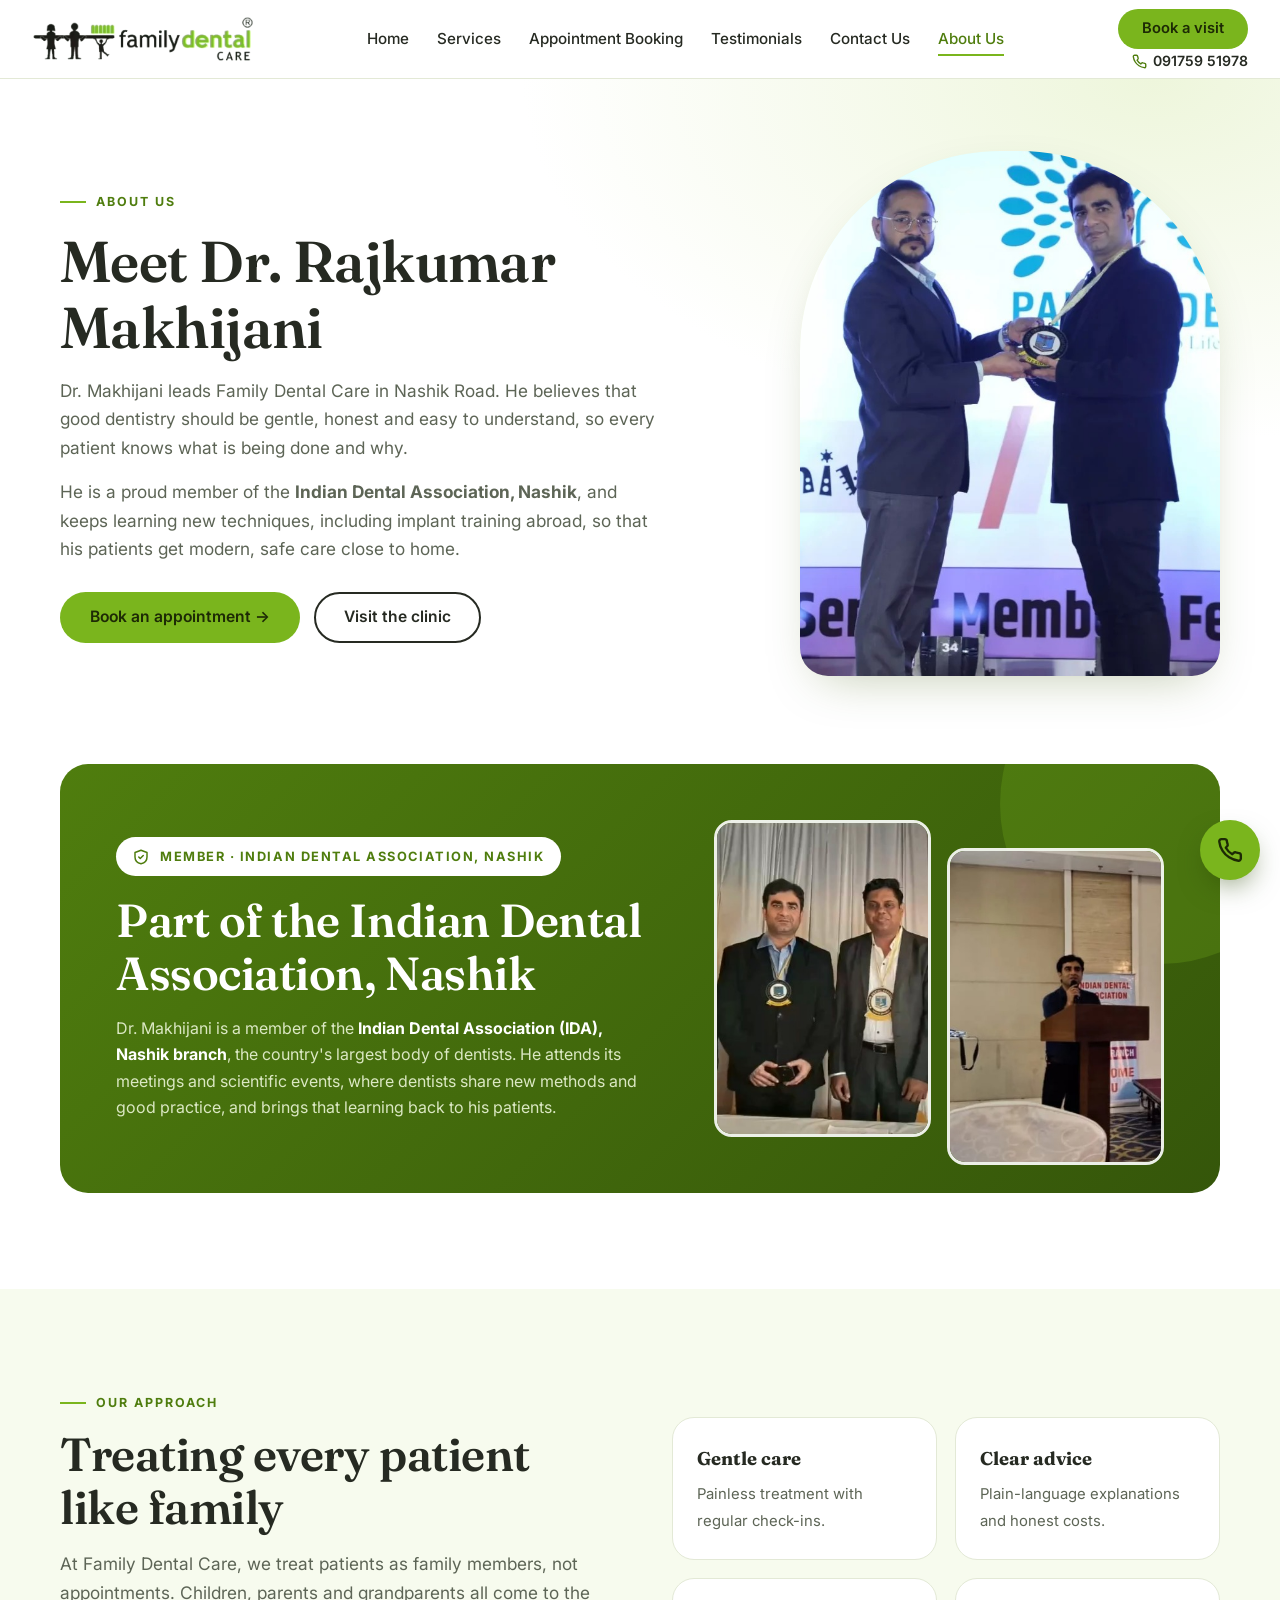
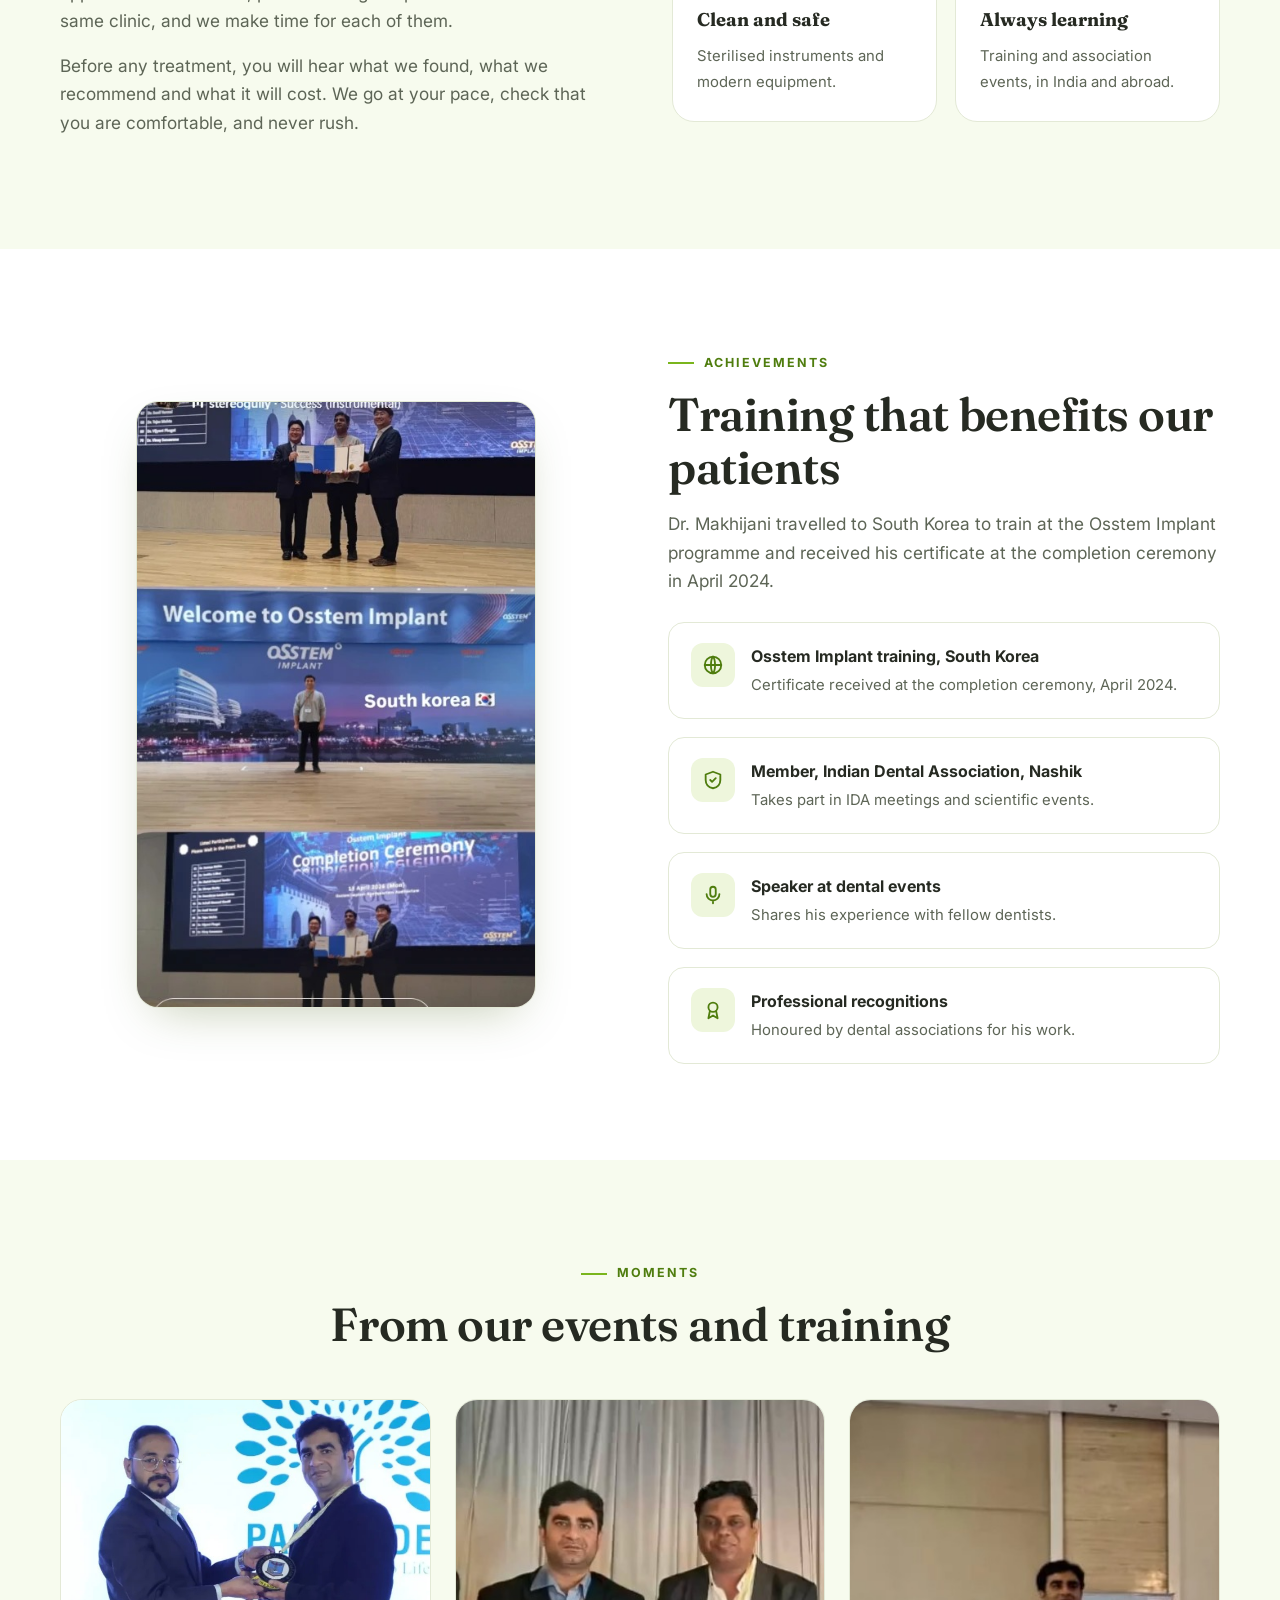
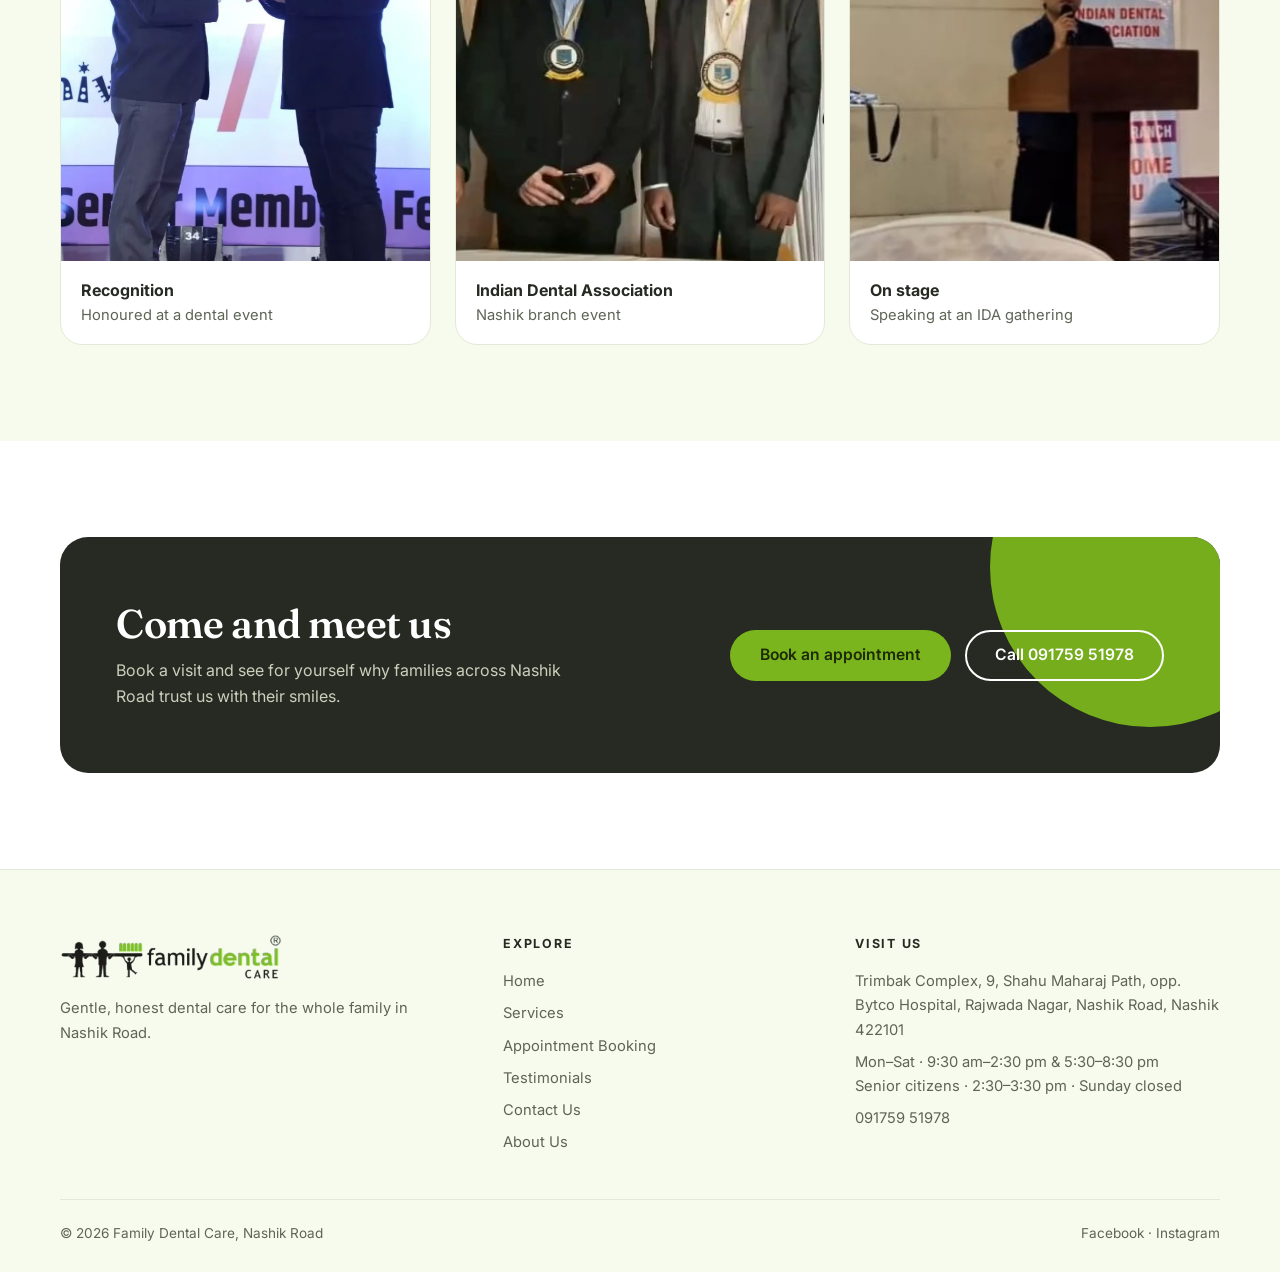
==== commit e60b2dc7: "Home: remove location pill; replace call bar with round call icon Co-Authored-By: Claude Sonnet 5.5 " ====
--- a/about.html
+++ b/about.html
@@ -9,9 +9,9 @@
 <link rel="preconnect" href="https://fonts.googleapis.com">
 <link rel="preconnect" href="https://fonts.gstatic.com" crossorigin>
 <link href="https://fonts.googleapis.com/css2?family=Fraunces:opsz,wght@9..144,500;9..144,600&family=Inter:wght@400;500;600;700&display=swap" rel="stylesheet">
-<link rel="stylesheet" href="css/style.css?v=3">
-<link rel="stylesheet" href="css/home.css?v=3">
-<link rel="stylesheet" href="css/about.css?v=3">
+<link rel="stylesheet" href="css/style.css?v=4">
+<link rel="stylesheet" href="css/home.css?v=4">
+<link rel="stylesheet" href="css/about.css?v=4">
 </head>
 <body>
 
@@ -172,7 +172,7 @@
   </div>
 </footer>
 
-<a class="btn btn-primary float-call" href="tel:+919175951978">Call to book · 091759 51978</a>
-<script src="js/main.js?v=3"></script>
+<a class="float-call" href="tel:+919175951978" aria-label="Call Family Dental Care on 091759 51978"><svg viewBox="0 0 24 24" width="26" height="26" fill="none" stroke="currentColor" stroke-width="2.2" stroke-linecap="round" stroke-linejoin="round" aria-hidden="true"><path d="M22 16.9v3a2 2 0 0 1-2.2 2 19.8 19.8 0 0 1-8.6-3.1 19.5 19.5 0 0 1-6-6A19.8 19.8 0 0 1 2.1 4.2 2 2 0 0 1 4.1 2h3a2 2 0 0 1 2 1.7c.1 1 .4 1.9.7 2.8a2 2 0 0 1-.5 2.1L8.1 9.9a16 16 0 0 0 6 6l1.3-1.3a2 2 0 0 1 2.1-.4c.9.3 1.8.6 2.8.7a2 2 0 0 1 1.7 2z"/></svg></a>
+<script src="js/main.js?v=4"></script>
 </body>
 </html>
--- a/css/style.css
+++ b/css/style.css
@@ -63,7 +63,8 @@
 .foot-grid ul{list-style:none;display:grid;gap:8px}
 .foot-grid a:hover{color:var(--green-dark)}
 .foot-bottom{border-top:1px solid var(--line);margin-top:44px;padding-top:22px;font-size:.85rem;display:flex;justify-content:space-between;gap:12px;flex-wrap:wrap}
-.float-call{display:none}
+.float-call{display:grid;place-items:center;position:fixed;right:20px;bottom:20px;z-index:60;width:60px;height:60px;border-radius:50%;background:var(--green);color:#1d2a05;box-shadow:0 12px 28px -8px rgba(40,70,0,.55);transition:.2s}
+.float-call:hover{background:#6aa216;transform:translateY(-3px)}
 
 /* reveal */
 .reveal{opacity:0;transform:translateY(24px);transition:opacity .7s,transform .7s}
@@ -82,7 +83,5 @@
   .burger{display:block}
   .nav-cta .btn,.nav-phone{display:none}
   .foot-grid{grid-template-columns:1fr;gap:34px}
-  .float-call{display:flex;position:fixed;bottom:16px;left:16px;right:16px;z-index:60;box-shadow:0 14px 30px -10px rgba(0,0,0,.45)}
-  .site-footer{padding-bottom:90px}
 }
 @media(prefers-reduced-motion:reduce){.reveal{opacity:1;transform:none}html{scroll-behavior:auto}}
--- a/css/home.css
+++ b/css/home.css
@@ -2,7 +2,7 @@
 .hero{padding:72px 0 96px;background:radial-gradient(900px 520px at 88% 0,var(--green-soft),transparent 70%),var(--white);overflow:hidden}
 .hero-grid{display:grid;grid-template-columns:1.1fr .9fr;gap:64px;align-items:center}
 .pin{display:inline-flex;gap:8px;align-items:center;background:var(--green-soft);color:var(--green-dark);padding:8px 16px;border-radius:999px;font-size:.84rem;font-weight:600}
-.hero h1{font-size:clamp(2.5rem,5.4vw,4.3rem);margin:24px 0}
+.hero h1{font-size:clamp(2.5rem,5.4vw,4.3rem);margin:0 0 24px}
 .hero h1 em{font-style:normal;color:var(--green)}
 .hero .lead{margin-bottom:34px}
 .hero-photo{position:relative;max-width:440px;margin-left:auto;width:100%}
